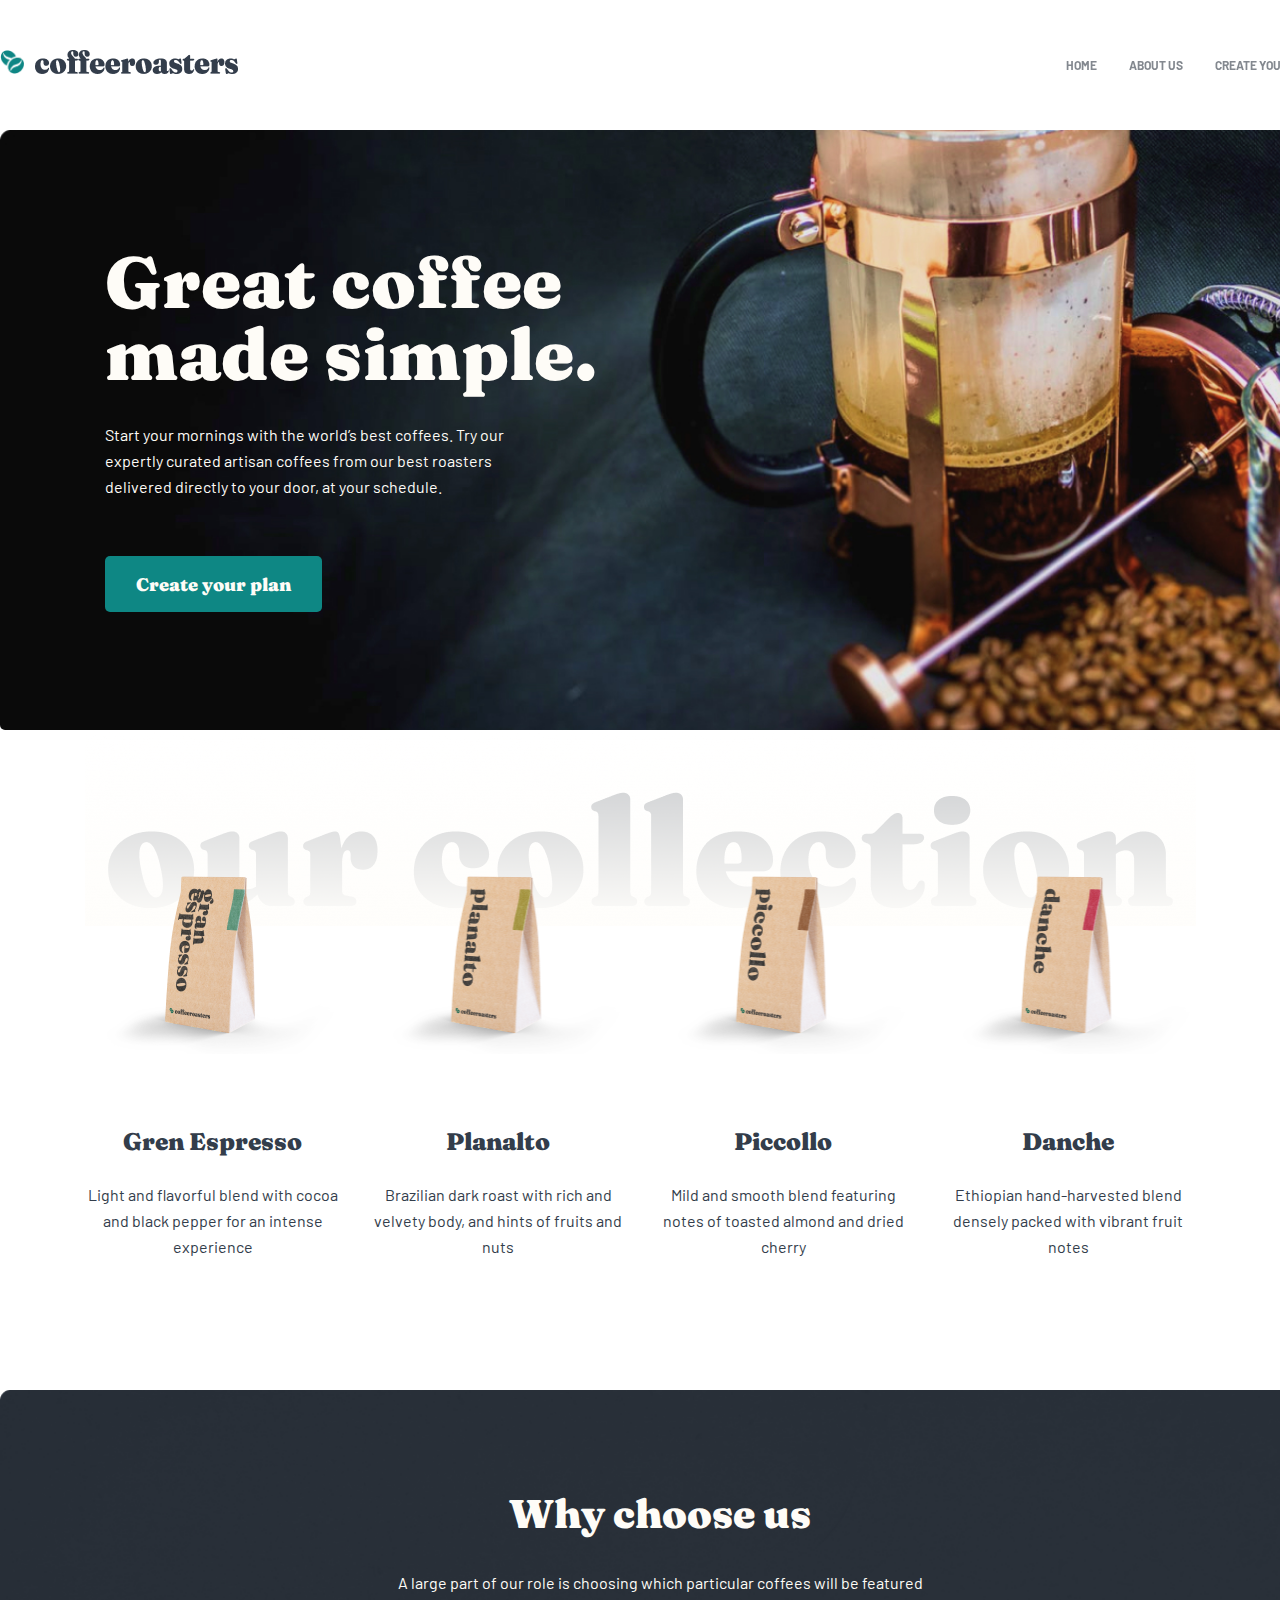
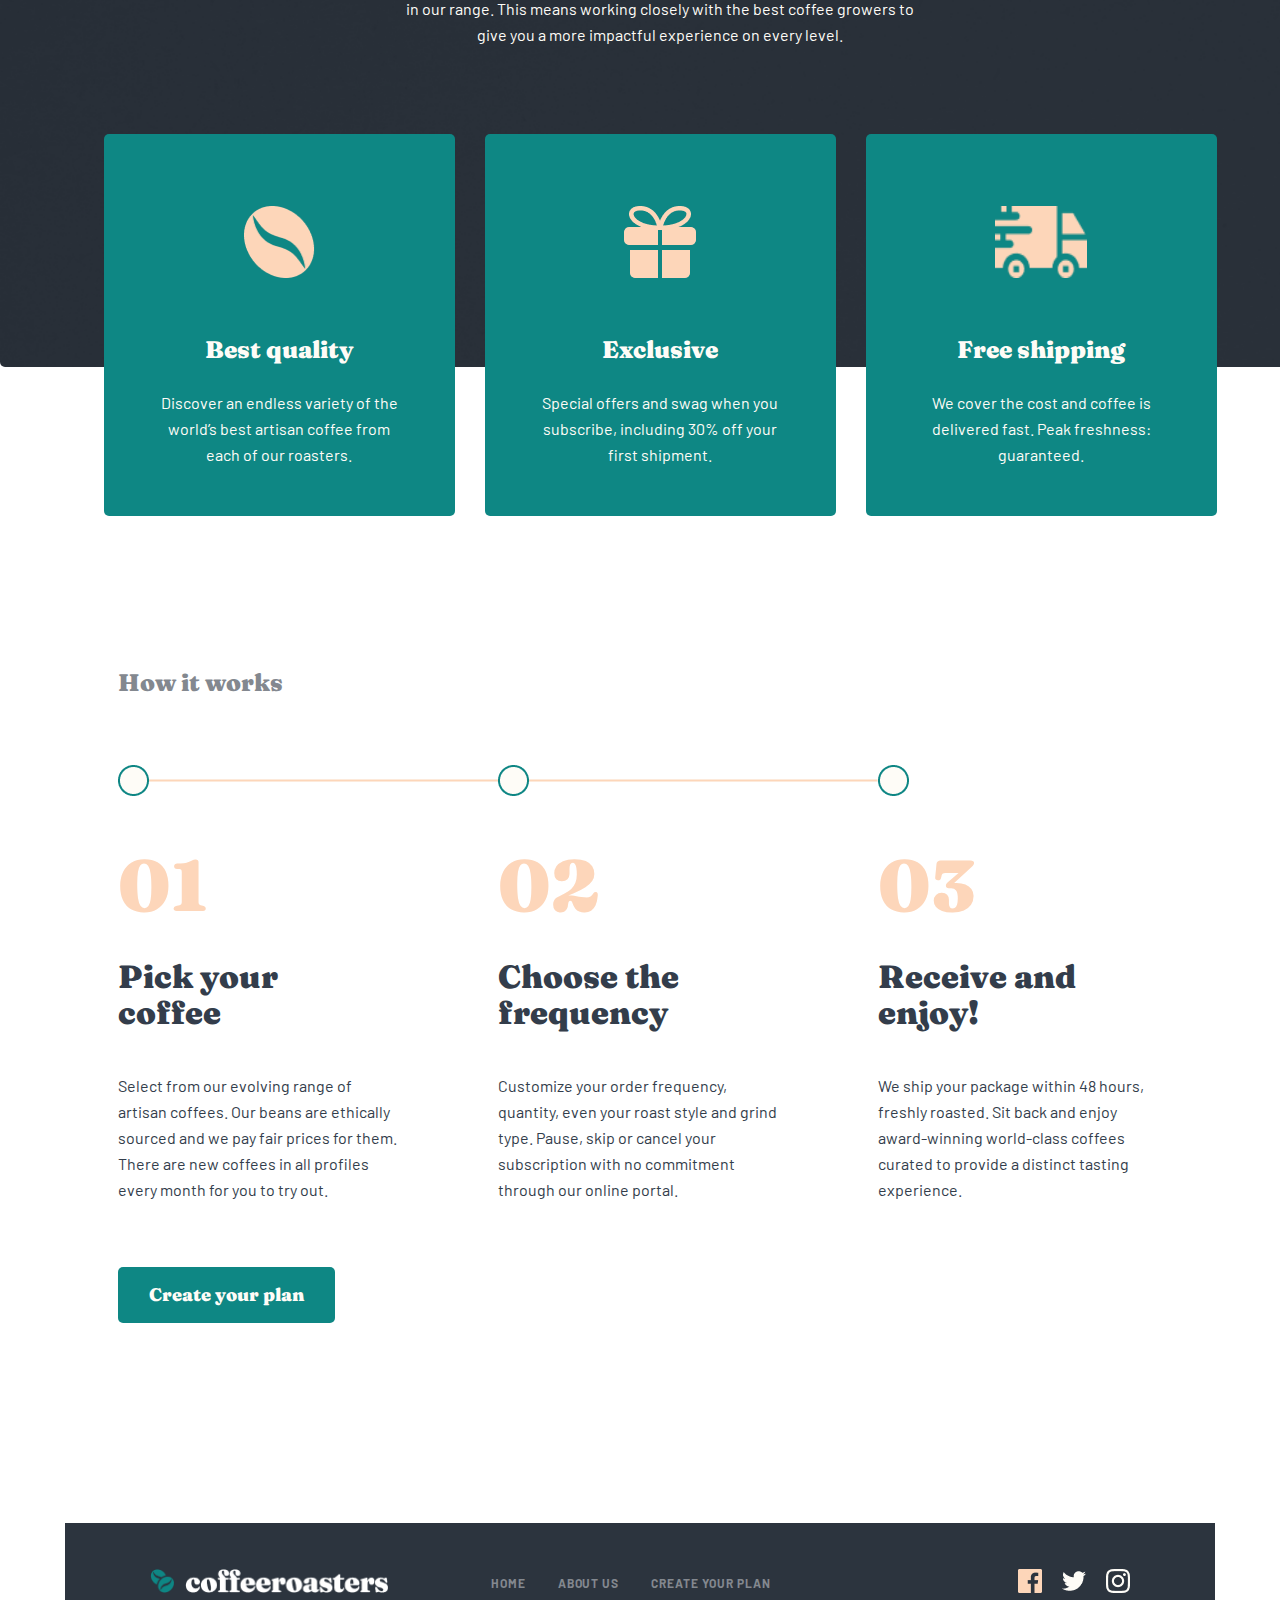
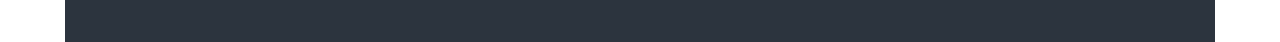
==== index.html @ 30750a0a "Simple coffee" ====
<!DOCTYPE html>
<html lang="en">
<head>
    <meta charset="UTF-8">
    <meta http-equiv="X-UA-Compatible" content="IE=edge">
    <meta name="viewport" content="width=device-width, initial-scale=1.0">
    <link rel="stylesheet" href="./css/normalize.css">
    <!-- <link rel="stylesheet" href="./css/main.css"> -->
    <link rel="stylesheet" href="./css/main.min.css">
    <title>Document</title>
</head>
<body>
    <!-- HEADER -->
    <header class="site-header">
        <div class="container header-container">

            <!-- SITE HEADER LOGO -->
            <div class="site-header-right">
                <a class="header-right-link" href="#">
                <img  class="header-logo-img" src="./img/logo.png" alt="logo" width="24" height="24">
                <img class="header-logo-desc" src="./img/coffeeroasters.png" alt="coffee">
            </a>
            </div>

            <!-- SITE HEADER NAV -->

            <nav class="site-header-nav">
                <ul class="header-list">
                    <li class="header-item">
                        <a class="header-nav-link" href="#">HOME</a>
                    </li>
                    <li class="header-item">
                        <a class="header-nav-link" href="#">ABOUT US</a>
                    </li>
                    <li class="header-item">
                        <a class="header-nav-link" href="#">CREATE YOUR PLAN</a>
                    </li>
                </ul>
            </nav>
        </div>
    </header>
    <!-- MAIN -->
    <main>

        <!-- HERO -->
        <div class="hero-container site-hero-backimg">
            <div class="hero-right">
                <h1 class="hero-title">Great coffee made simple.</h1>
                <p class="hero-desc">Start your mornings with the world’s best coffees. Try our expertly curated artisan coffees from our best roasters delivered directly to your door, at your schedule.</p>
                <button class="main-btn">Create your plan</button>
            </div>
        </div>

        <!-- SERVICES-->
        <div class="services-container services-section">
            <ul class="services-list">
                <li class="services-item">
                    <div class="services-list-section">
                    <img class="services-img" src="./img/copy.png" alt="piper" width="255" height="193">
                        <h3 class="services-title">Gren Espresso</h3>
                        <p class="services-desc">Light and flavorful blend with cocoa and black pepper for an intense experience</p>
                    </div>
                </li>
                <li class="services-item">
                    <div class="services-list-section">
                    <img class="services-img" src="./img/kopi2.png" alt="piper" width="255" height="193">
                        <h3 class="services-title">Planalto</h3>
                        <p class="services-desc">Brazilian dark roast with rich and velvety body, and hints of fruits and nuts</p>
                    </div>
                </li>
                <li class="services-item">
                    <div class="services-list-section">
                    <img class="services-img" src="./img/kopi3.png" alt="piper" width="255" height="193">
                        <h3 class="services-title">Piccollo</h3>
                        <p class="services-desc">Mild and smooth blend featuring notes of toasted almond and dried cherry</p>
                    </div>
                </li>
                <li class="services-item">
                    <div class="services-list-section">
                    <img class="services-img" src="./img/kopi4.png" alt="piper" width="255" height="193">
                        <h3 class="services-title">Danche</h3>
                        <p class="services-desc">Ethiopian hand-harvested blend densely packed with vibrant fruit notes</p>
                    </div>
                </li>
            </ul>
        </div>

        <!-- BITMAP -->
        <div class="bitmap-section">
            <div class="bitmap-container site-bitmap">
                <h2 class="bitmap-title">Why choose us</h2>
                <p class="bitmap-desc">A large part of our role is choosing which particular coffees will be featured
                    in our range. This means working closely with the best coffee growers to give
                    you a more impactful experience on every level.</p>
                    <ul class="bitmap-list">
                        <li class="bitmap-item">
                            <img class="bitmap-list-img" src="./img/coffee-bean.png" alt="coffee-b" width="72" height="72">
                            <h3 class="bitmap-list-title">Best quality</h3>
                            <p class="bitmap-list-desc">Discover an endless variety of the world’s best
                                artisan coffee from each of our roasters.</p>
                        </li>
                        <li class="bitmap-item">
                            <img class="bitmap-list-img" src="./img/prise.png" alt="sovga" width="72" height="72">
                            <h3 class="bitmap-list-title">Exclusive</h3>
                            <p class="bitmap-list-desc">Special offers and swag when you subscribe, including 30% off your first shipment.</p>
                        </li>
                        <li class="bitmap-item">
                            <img class="bitmap-list-img" src="./img/car.png" alt="furgon" width="92" height="72">
                            <h3 class="bitmap-list-title">Free shipping</h3>
                            <p class="bitmap-list-desc">We cover the cost and coffee is delivered fast. Peak freshness: guaranteed.</p>
                        </li>
                    </ul>
            </div>
        </div>

        <!-- WORKS -->
        <div class="works-section">
            <div class="works-container site-works">
                <h3 class="works-top-title">How it works</h3>

                <img class="works-line-img" src="./img/line.png" alt="line">
                <ul class="works-top-list">
                    <li class="works-top-item">
                        <img class="top-list-img" src="./img/Oval.png" alt="oval">
                    </li>
                    <li class="works-top-item">
                        <img class="top-list-img" src="./img/Oval.png" alt="oval">
                    </li>
                    <li class="works-top-item">
                        <img class="top-list-img" src="./img/Oval.png" alt="oval">
                    </li>
                </ul>


            <ul class="works-list">
                <li class="works-item">
                    <h2 class="works-list-title">01</h2>
                    <h3 class="works-item-title">Pick your coffee</h3>
                    <p class="works-list-desc">Select from our evolving range of artisan coffees. Our beans are ethically sourced and we pay fair prices for them. There are new coffees in all profiles every month for you to try out.</p>
                </li>
                <li class="works-item">
                    <h2 class="works-list-title">02</h2>
                    <h3 class="works-item-title">Choose the frequency</h3>
                    <p class="works-list-desc">Customize your order frequency, quantity, even your roast style and grind type. Pause, skip or cancel your subscription with no commitment through our online portal.</p>
                </li>
                <li class="works-item">
                    <h2 class="works-list-title">03</h2>
                    <h3 class="works-item-title">Receive and enjoy!</h3>
                    <p class="works-list-desc">We ship your package within 48 hours, freshly roasted. Sit back and enjoy award-winning world-class coffees curated to provide a distinct tasting experience.</p>
                </li>
            </ul>

            <button class="main-btn main-bottom-btn">Create your plan</button>
            </div>
        </div>
    </main>
    <!-- FOOTER -->
    <footer class="site-footer">
        <div class="footer-container footer-section">
            <div class="footer-logo">
            <a class="foooter-logo-link" href="#">
                <img src="./img/logo.png" alt="logo" width="24" height="24">
                <img class="footer-logo-desc" src="./img/footer-logo.png" alt="coffeers" width="203" height="24">
            </a>
        </div>

        <ul class="footer-list">
            <li class="footer-item">
                <a class="footer-link" href="#">HOME</a>
            </li>
            <li class="footer-item">
                <a class="footer-link" href="#">ABOUT US</a>
            </li>
            <li class="footer-item">
                <a class="footer-link" href="#">CREATE YOUR PLAN</a>
            </li>
        </ul>

        <ul class="footer-right-list">
            <li class="footer-right-item">
                <a class="footer-right-link" href="https://www.facebook.com/Meta/">
                    <img src="./img/Path.png" alt="meta" width="24" height="24">
                </a>
            </li>
            <li class="footer-right-item">
                <a class="footer-right-link" href="https://www.twitter.com/">
                    <img src="./img/twitter.png" alt="twitter" width="24" height="20">
                </a>
            </li>
            <li class="footer-right-item">
                <a class="footer-right-link" href="https://www.instagram.com/">
                    <img src="./img/Shape.png" alt="insta" width="24" height="24">
                </a>
            </li>
        </ul>
        </div>
    </footer>
</body>
</html>
---- css/main.css ----
@font-face {
    font-family: 'Barlow';
    src: url('../fonts/Barlow-SemiBold.woff2') format('woff2'),
        url('../fonts/Barlow-SemiBold.woff') format('woff'),
        url('../fonts/Barlow-SemiBold.ttf') format('truetype');
    font-weight: 600;
    font-style: normal;
    font-display: swap;
}

@font-face {
    font-family: 'Barlow';
    src: url('../fonts/Barlow-Bold.woff2') format('woff2'),
        url('../fonts/Barlow-Bold.woff') format('woff'),
        url('../fonts/Barlow-Bold.ttf') format('truetype');
    font-weight: bold;
    font-style: normal;
    font-display: swap;
}

@font-face {
    font-family: 'Fraunces';
    src: url('../fonts/Fraunces-9ptBlack.woff2') format('woff2'),
        url('../fonts/Fraunces-9ptBlack.woff') format('woff'),
        url('../fonts/Fraunces-9ptBlack.ttf') format('truetype');
    font-weight: 900;
    font-style: normal;
    font-display: swap;
}

@font-face {
    font-family: 'Barlow';
    src: url('../fonts/Barlow-Regular.woff2') format('woff2'),
        url('../fonts/Barlow-Regular.woff') format('woff'),
        url('../fonts/Barlow-Regular.ttf') format('truetype');
    font-weight: normal;
    font-style: normal;
    font-display: swap;
}

@font-face {
    font-family: 'Barlow';
    src: url('../fonts/Barlow-Medium.woff2') format('woff2'),
        url('../fonts/Barlow-Medium.woff') format('woff'),
        url('../fonts/Barlow-Medium.ttf') format('truetype');
    font-weight: 500;
    font-style: normal;
    font-display: swap;
}



*,
*::before,
*::after {
    box-sizing: border-box;
}

body {
    margin: 0;
    padding: 0;
    margin-top: 130px;
    font-family: 'Fraunces', serif;
}

.img {
    display: inline-block;
}

/* HEADER */
.site-header {
    position: fixed;
    z-index: 1000;
    top: 0;
    left: 0;
    width: 100%;
    background-color: #fff;
}

.container {
    width: 1320px;
    margin: 0 auto;
    padding: 0 20px;
}

.header-container {
    display: flex;
    align-items: center;
    justify-content: space-between;
    padding: 50px 0;
}

/* SITE HEADER LOGO */
.site-header-right {
    display: flex;
    align-items: center;
}

.header-right-link {
    text-decoration: none;
}

.header-right-link:hover {
    opacity: 0.8;
}

.header-right-link:active {
    opacity: 0.6;
}

.header-logo-desc {
    margin-left: 8px;
    color:  #333D4B;
}

/* SITE HEADER NAV  */
.header-list {
    display: flex;
    align-items: center;
    margin: 0;
    padding: 0;
    list-style: none;
}

.header-item + .header-item{
    margin-left: 32px;
}

.header-nav-link {
    font-family: Barlow;
    font-weight: bold;
    font-size: 12px;
    line-height: 15px;
    color: #83888F;
    text-decoration: none;
}

.header-nav-link:hover {
    opacity: 0.8;
    color: #000;
}

.header-nav-link:active {
    opacity: 0.6;
    color: #000;
}

/* HERO */
.hero-container {
    width: 1360px;
    margin: 0 auto;
    padding: 0 20px;
}

.site-hero-backimg {
    background-image: url(../img/Bitmap.jpg);
    height: 600px;
    background-size: cover;
    border-radius: 5px;
}

/* HERO-RIGHT */
.hero-right {
    display: flex;
    flex-direction: column;
    margin-left: 85px;
    padding-top: 116px;
}

.hero-title {
    margin: 0;
    margin-bottom: 32px;
    width: 494px;
    font-weight: 900;
    font-size: 72px;
    line-height: 72px;
    color: #FEFCF7;
}

.heo-title:hover {
    opacity: 0.8;
}

.hero-desc {
    margin: 0;
    margin-bottom: 56px;
    width: 445px;
    font-family: Barlow;
    font-weight: normal;
    font-size: 16px;
    line-height: 26px;
    color: #FEFCF7;
}

.hero-desc:hover {
    opacity: 0.8;
}

.main-btn {
    cursor: pointer;
    font-weight: 900;
    font-size: 18px;
    line-height: 25px;
    color: #FEFCF7;
    background-color: #0E8784;
    border: none;
    border-radius: 5px;
    width: 217px;
    height: 56px;
}

.main-btn:hover {
    opacity: 0.8;
}

.main-btn:active {
    opacity: 0.6;
}

/* SERVICES */
.services-container {
    width: 1151px;
    margin: 0 auto;
    padding: 0 20px;
}

.services-section {
    padding: 105px 0;
    background-image: url(../img/collection.png);
    background-size: contain;
    background-repeat: no-repeat;
    width: 1111px;
    height: 196px;
}

.services-list {
    display: flex;
    align-items: center;
    margin: 0;
    margin-top: 26px;
    padding: 0;
    list-style: none;
}

.services-item + .services-item {
    margin-left: 30px;
}

.services-list-section {
    display: flex;
    flex-direction: column;
    align-items: center;
}

.services-img {
    margin-bottom: 72px;
}

.services-title {
    margin: 0;
    margin-bottom: 24px;
    font-weight: 900;
    font-size: 24px;
    line-height: 32px;
    text-align: center;
    color: #333D4B;
}

.services-desc {
    margin: 0;
    font-family: Barlow;
    font-size: 16px;
    line-height: 26px;
    text-align: center;
    color: #333D4B;
}

/* BITMAP */
.bitmap-section {
    margin-top: 450px;
}

.bitmap-container {
    width: 1320px;
    margin: 0 auto;
    padding: 0 20px;
}

.site-bitmap {
    display: flex;
    flex-direction: column;
    align-items: center;
    background-image: url(../img/Bitmap-back.png);
    height: 577px;
    background-size: cover;
    border-radius: 5px;
}

.bitmap-title {
    margin: 0;
    margin-top: 100px;
    margin-bottom: 32px;
    font-weight: 900;
    font-size: 40px;
    line-height: 48px;
    text-align: center;
    color: #FEFCF7;
}

.bitmap-desc {
    margin: 0;
    margin-bottom: 86px;
    width: 540px;
    font-family: Barlow;
    font-weight: normal;
    font-size: 16px;
    line-height: 26px;
    text-align: center;
    color: #FEFCF7;
}

.bitmap-desc:hover {
    opacity: 0.8;
}

.bitmap-list {
    display: flex;
    align-items: center;
    list-style: none;
    margin: 0;
    padding: 0;
}

.bitmap-item {
    display: flex;
    flex-direction: column;
    align-items: center;
    padding: 72px 48px 48px;
    background-color: #0E8784;
    border-radius: 5px;
}

.bitmap-item + .bitmap-item {
    margin-left: 30px;
}

.bitmap-list-img {
    margin-bottom: 56px;
}

.bitmap-list-title {
    margin: 0;
    margin-bottom: 24px;
    font-weight: 900;
    font-size: 24px;
    line-height: 32px;
    text-align: center;
    color: #FEFCF7;
}

.bitmap-list-desc {
    margin: 0;
    font-family: Barlow;
    font-size: 16px;
    line-height: 26px;
    text-align: center;
    color: #FEFCF7;
    width: 255px;
}

/* WORKS */
.works-section {
    margin-top: 200px;
}

.works-container {
    width: 1085px;
    margin: 0 auto;
    padding: 0 20px;
}

.site-works {
    display: flex;
    flex-direction: column;
    padding-top: 100px;
}

.works-top-title {
    margin: 0;
    margin-bottom: 80px;
    font-weight: 900;
    font-size: 24px;
    line-height: 32px;
    color: #83888F;
}

.works-line-img {
    width: 760px;
}

.works-top-list {
    position: absolute;
    z-index: 2;
    display: flex;
    align-items: center;
    margin: 0;
    margin-top: 98px;
    padding: 0;
    list-style: none;
}

.works-top-item + .works-top-item {
    margin-left: 349px;
}

.works-list {
    display: flex;
    align-items: center;
    margin: 0;
    margin-top: 67px;
    padding: 0;
    list-style: none;
}

.works-item + .works-item {
    margin-left: 95px;
}

.works-list-title {
    margin: 0;
    margin-bottom: 38px;
    font-weight: 900;
    font-size: 72px;
    line-height: 72px;
    color: #FDD6BA;
}

.works-item-title {
    margin: 0;
    margin-bottom: 42px;
    font-weight: 900;
    font-size: 32px;
    line-height: 36px;
    color: #333D4B;
    width: 255px;
}

.works-list-desc {
    margin: 0;
    font-family: Barlow;
    font-size: 16px;
    line-height: 26px;
    color: #333D4B;
    width: 285px;
}

.main-bottom-btn {
    margin-top: 64px;
    border: none;
}

/* FOOTER */
.footer-container {
    width: 1150px;
    margin: 0 auto;
    padding: 0 20px;
}

.footer-section {
    display: flex;
    align-items: center;
    margin-top: 200px;
    padding: 46px 85px;
    background-color: #2C343E;
}

.footer-logo {
    display: flex;
    align-items: center;
}

.foooter-logo-link {
    text-decoration: none;
}

.foooter-logo-link:hover {
    opacity: 0.8;
}

.foooter-logo-link:active {
    opacity: 0.6;
}

.footer-logo-desc {
    margin-left: 8px;
}

/* FOOTER LIST */
.footer-list {
    display: flex;
    align-items: center;
    margin: 0;
    margin-left: 103px;
    padding: 0;
    list-style: none;
}

.footer-item + .footer-item {
    margin-left: 32px;
}

.footer-link {
    font-family: Barlow;
    font-weight: bold;
    cursor: pointer;
    font-size: 12px;
    line-height: 15px;
    letter-spacing: 0.923077px;
    text-transform: uppercase;
    color: #83888F;
    text-decoration: none;
}

.footer-link:hover {
    color: #fff;
}

.footer-link:active {
    opacity: 0.6;
}

/* FOOTER-RIGHT-LIST */
.footer-right-list {
    display: flex;
    align-items: center;
    margin: 0;
    margin-left: auto;
    padding: 0;
    list-style: none;
}

.footer-right-item + .footer-right-item {
    margin-left: 20px;
}
---- css/main.min.css ----
@font-face{font-family:Barlow;src:url(../fonts/Barlow-SemiBold.woff2) format('woff2'),url(../fonts/Barlow-SemiBold.woff) format('woff'),url(../fonts/Barlow-SemiBold.ttf) format('truetype');font-weight:600;font-style:normal;font-display:swap}@font-face{font-family:Barlow;src:url(../fonts/Barlow-Bold.woff2) format('woff2'),url(../fonts/Barlow-Bold.woff) format('woff'),url(../fonts/Barlow-Bold.ttf) format('truetype');font-weight:700;font-style:normal;font-display:swap}@font-face{font-family:Fraunces;src:url(../fonts/Fraunces-9ptBlack.woff2) format('woff2'),url(../fonts/Fraunces-9ptBlack.woff) format('woff'),url(../fonts/Fraunces-9ptBlack.ttf) format('truetype');font-weight:900;font-style:normal;font-display:swap}@font-face{font-family:Barlow;src:url(../fonts/Barlow-Regular.woff2) format('woff2'),url(../fonts/Barlow-Regular.woff) format('woff'),url(../fonts/Barlow-Regular.ttf) format('truetype');font-weight:400;font-style:normal;font-display:swap}@font-face{font-family:Barlow;src:url(../fonts/Barlow-Medium.woff2) format('woff2'),url(../fonts/Barlow-Medium.woff) format('woff'),url(../fonts/Barlow-Medium.ttf) format('truetype');font-weight:500;font-style:normal;font-display:swap}*,::after,::before{-webkit-box-sizing:border-box;box-sizing:border-box}body{margin:0;padding:0;margin-top:130px;font-family:Fraunces,serif}.img{display:inline-block}.site-header{position:fixed;z-index:1000;top:0;left:0;width:100%;background-color:#fff}.container{width:1320px;margin:0 auto;padding:0 20px}.header-container{display:-webkit-box;display:-ms-flexbox;display:flex;-webkit-box-align:center;-ms-flex-align:center;align-items:center;-webkit-box-pack:justify;-ms-flex-pack:justify;justify-content:space-between;padding:50px 0}.site-header-right{display:-webkit-box;display:-ms-flexbox;display:flex;-webkit-box-align:center;-ms-flex-align:center;align-items:center}.header-right-link{text-decoration:none}.header-right-link:hover{opacity:.8}.header-right-link:active{opacity:.6}.header-logo-desc{margin-left:8px;color:#333d4b}.header-list{display:-webkit-box;display:-ms-flexbox;display:flex;-webkit-box-align:center;-ms-flex-align:center;align-items:center;margin:0;padding:0;list-style:none}.header-item+.header-item{margin-left:32px}.header-nav-link{font-family:Barlow;font-weight:700;font-size:12px;line-height:15px;color:#83888f;text-decoration:none}.header-nav-link:hover{opacity:.8;color:#000}.header-nav-link:active{opacity:.6;color:#000}.hero-container{width:1360px;margin:0 auto;padding:0 20px}.site-hero-backimg{background-image:url(../img/Bitmap.jpg);height:600px;background-size:cover;border-radius:5px}.hero-right{display:-webkit-box;display:-ms-flexbox;display:flex;-webkit-box-orient:vertical;-webkit-box-direction:normal;-ms-flex-direction:column;flex-direction:column;margin-left:85px;padding-top:116px}.hero-title{margin:0;margin-bottom:32px;width:494px;font-weight:900;font-size:72px;line-height:72px;color:#fefcf7}.heo-title:hover{opacity:.8}.hero-desc{margin:0;margin-bottom:56px;width:445px;font-family:Barlow;font-weight:400;font-size:16px;line-height:26px;color:#fefcf7}.hero-desc:hover{opacity:.8}.main-btn{cursor:pointer;font-weight:900;font-size:18px;line-height:25px;color:#fefcf7;background-color:#0e8784;border:none;border-radius:5px;width:217px;height:56px}.main-btn:hover{opacity:.8}.main-btn:active{opacity:.6}.services-container{width:1151px;margin:0 auto;padding:0 20px}.services-section{padding:105px 0;background-image:url(../img/collection.png);background-size:contain;background-repeat:no-repeat;width:1111px;height:196px}.services-list{display:-webkit-box;display:-ms-flexbox;display:flex;-webkit-box-align:center;-ms-flex-align:center;align-items:center;margin:0;margin-top:26px;padding:0;list-style:none}.services-item+.services-item{margin-left:30px}.services-list-section{display:-webkit-box;display:-ms-flexbox;display:flex;-webkit-box-orient:vertical;-webkit-box-direction:normal;-ms-flex-direction:column;flex-direction:column;-webkit-box-align:center;-ms-flex-align:center;align-items:center}.services-img{margin-bottom:72px}.services-title{margin:0;margin-bottom:24px;font-weight:900;font-size:24px;line-height:32px;text-align:center;color:#333d4b}.services-desc{margin:0;font-family:Barlow;font-size:16px;line-height:26px;text-align:center;color:#333d4b}.bitmap-section{margin-top:450px}.bitmap-container{width:1320px;margin:0 auto;padding:0 20px}.site-bitmap{display:-webkit-box;display:-ms-flexbox;display:flex;-webkit-box-orient:vertical;-webkit-box-direction:normal;-ms-flex-direction:column;flex-direction:column;-webkit-box-align:center;-ms-flex-align:center;align-items:center;background-image:url(../img/Bitmap-back.png);height:577px;background-size:cover;border-radius:5px}.bitmap-title{margin:0;margin-top:100px;margin-bottom:32px;font-weight:900;font-size:40px;line-height:48px;text-align:center;color:#fefcf7}.bitmap-desc{margin:0;margin-bottom:86px;width:540px;font-family:Barlow;font-weight:400;font-size:16px;line-height:26px;text-align:center;color:#fefcf7}.bitmap-desc:hover{opacity:.8}.bitmap-list{display:-webkit-box;display:-ms-flexbox;display:flex;-webkit-box-align:center;-ms-flex-align:center;align-items:center;list-style:none;margin:0;padding:0}.bitmap-item{display:-webkit-box;display:-ms-flexbox;display:flex;-webkit-box-orient:vertical;-webkit-box-direction:normal;-ms-flex-direction:column;flex-direction:column;-webkit-box-align:center;-ms-flex-align:center;align-items:center;padding:72px 48px 48px;background-color:#0e8784;border-radius:5px}.bitmap-item+.bitmap-item{margin-left:30px}.bitmap-list-img{margin-bottom:56px}.bitmap-list-title{margin:0;margin-bottom:24px;font-weight:900;font-size:24px;line-height:32px;text-align:center;color:#fefcf7}.bitmap-list-desc{margin:0;font-family:Barlow;font-size:16px;line-height:26px;text-align:center;color:#fefcf7;width:255px}.works-section{margin-top:200px}.works-container{width:1085px;margin:0 auto;padding:0 20px}.site-works{display:-webkit-box;display:-ms-flexbox;display:flex;-webkit-box-orient:vertical;-webkit-box-direction:normal;-ms-flex-direction:column;flex-direction:column;padding-top:100px}.works-top-title{margin:0;margin-bottom:80px;font-weight:900;font-size:24px;line-height:32px;color:#83888f}.works-line-img{width:760px}.works-top-list{position:absolute;z-index:2;display:-webkit-box;display:-ms-flexbox;display:flex;-webkit-box-align:center;-ms-flex-align:center;align-items:center;margin:0;margin-top:98px;padding:0;list-style:none}.works-top-item+.works-top-item{margin-left:349px}.works-list{display:-webkit-box;display:-ms-flexbox;display:flex;-webkit-box-align:center;-ms-flex-align:center;align-items:center;margin:0;margin-top:67px;padding:0;list-style:none}.works-item+.works-item{margin-left:95px}.works-list-title{margin:0;margin-bottom:38px;font-weight:900;font-size:72px;line-height:72px;color:#fdd6ba}.works-item-title{margin:0;margin-bottom:42px;font-weight:900;font-size:32px;line-height:36px;color:#333d4b;width:255px}.works-list-desc{margin:0;font-family:Barlow;font-size:16px;line-height:26px;color:#333d4b;width:285px}.main-bottom-btn{margin-top:64px;border:none}.footer-container{width:1150px;margin:0 auto;padding:0 20px}.footer-section{display:-webkit-box;display:-ms-flexbox;display:flex;-webkit-box-align:center;-ms-flex-align:center;align-items:center;margin-top:200px;padding:46px 85px;background-color:#2c343e}.footer-logo{display:-webkit-box;display:-ms-flexbox;display:flex;-webkit-box-align:center;-ms-flex-align:center;align-items:center}.foooter-logo-link{text-decoration:none}.foooter-logo-link:hover{opacity:.8}.foooter-logo-link:active{opacity:.6}.footer-logo-desc{margin-left:8px}.footer-list{display:-webkit-box;display:-ms-flexbox;display:flex;-webkit-box-align:center;-ms-flex-align:center;align-items:center;margin:0;margin-left:103px;padding:0;list-style:none}.footer-item+.footer-item{margin-left:32px}.footer-link{font-family:Barlow;font-weight:700;cursor:pointer;font-size:12px;line-height:15px;letter-spacing:.923077px;text-transform:uppercase;color:#83888f;text-decoration:none}.footer-link:hover{color:#fff}.footer-link:active{opacity:.6}.footer-right-list{display:-webkit-box;display:-ms-flexbox;display:flex;-webkit-box-align:center;-ms-flex-align:center;align-items:center;margin:0;margin-left:auto;padding:0;list-style:none}.footer-right-item+.footer-right-item{margin-left:20px}
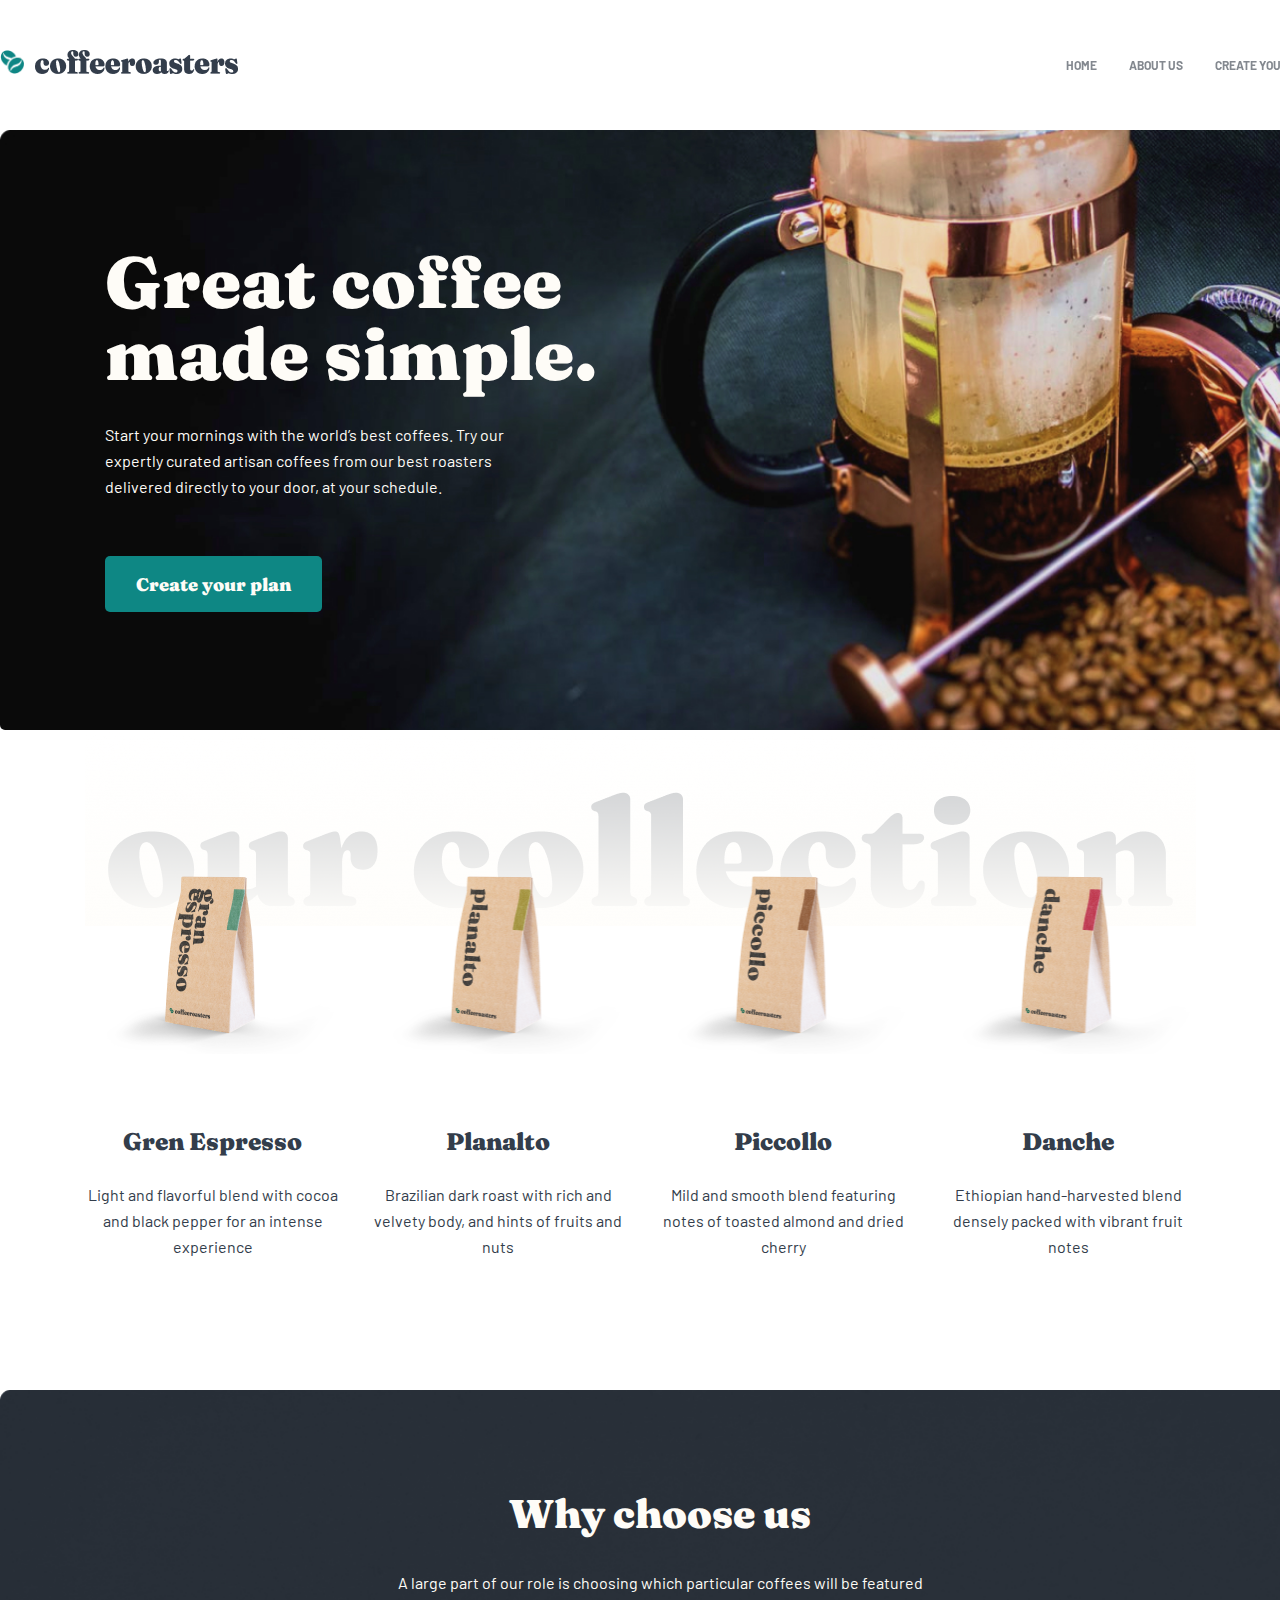
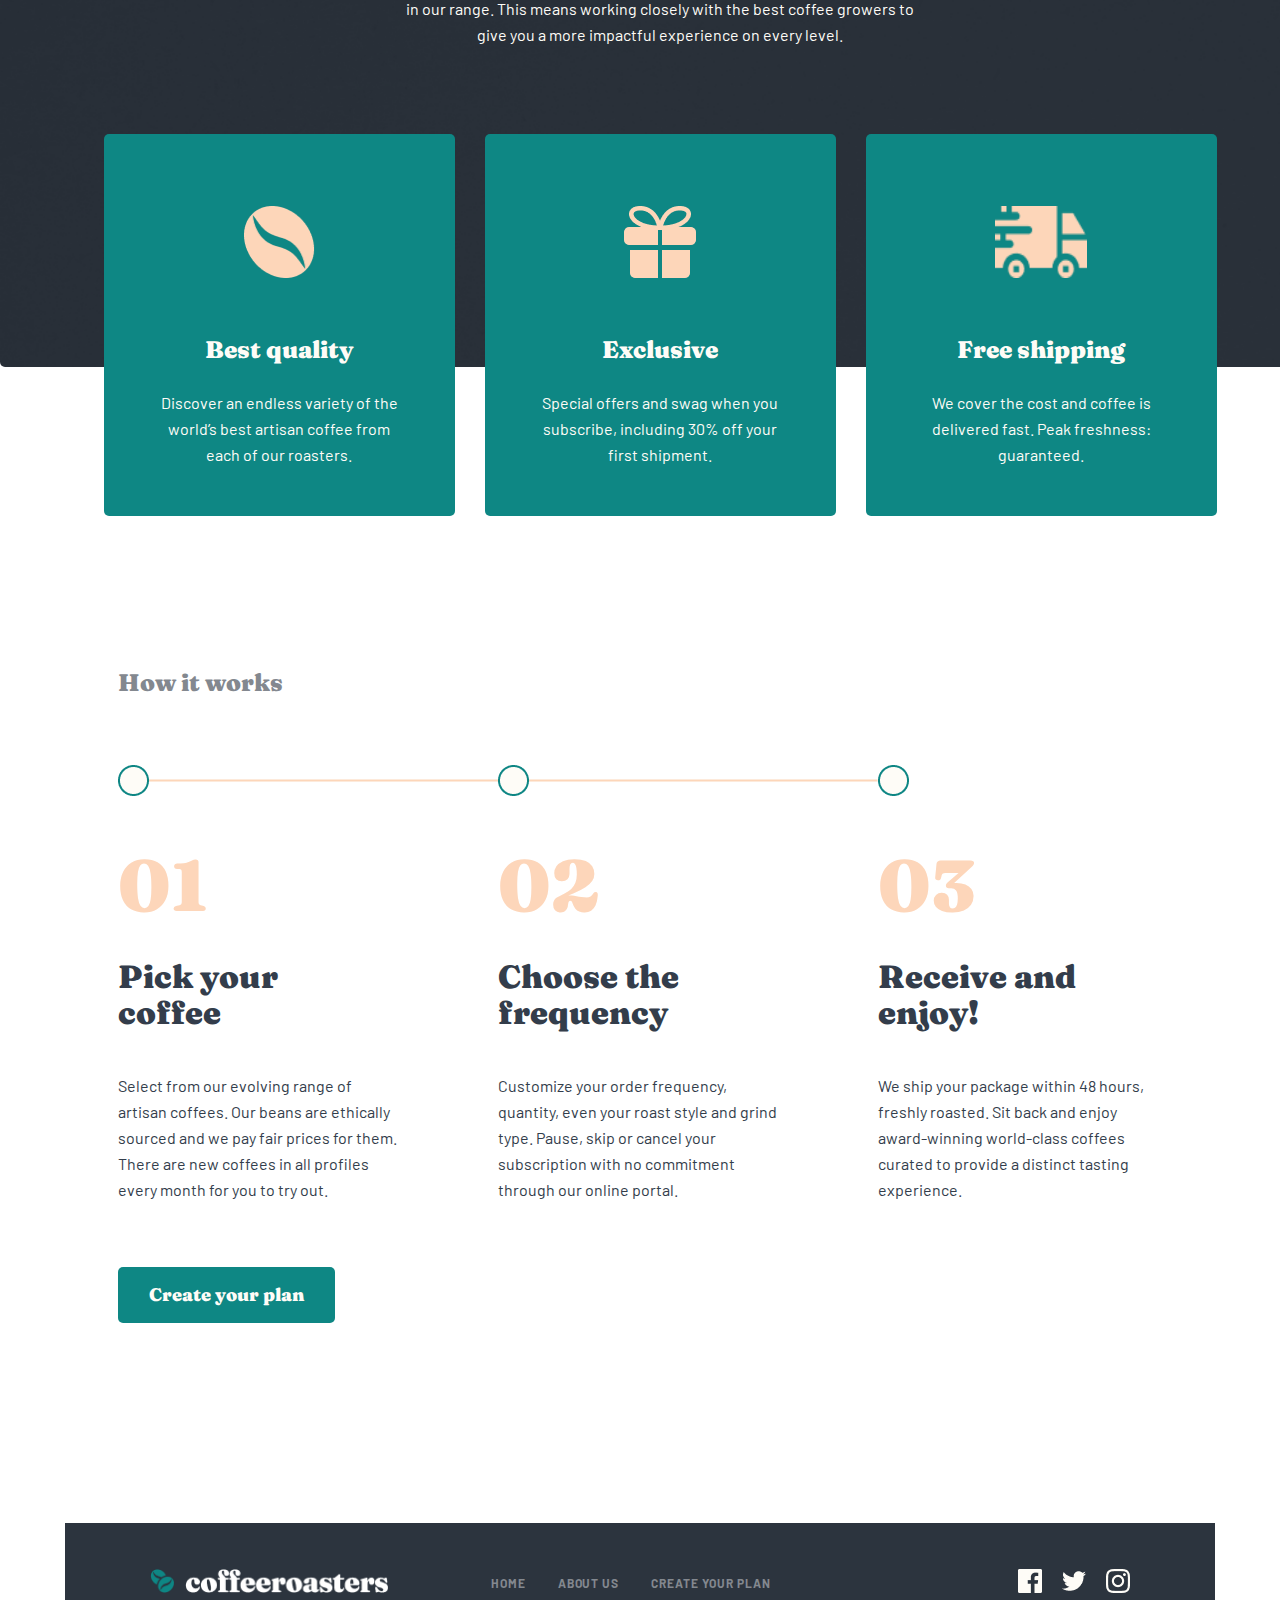
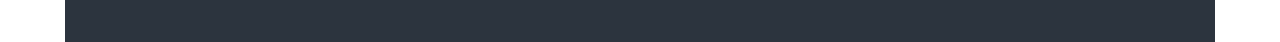
==== commit 81afca30: "about footer" ====
--- a/index.html
+++ b/index.html
@@ -5,7 +5,7 @@
     <meta http-equiv="X-UA-Compatible" content="IE=edge">
     <meta name="viewport" content="width=device-width, initial-scale=1.0">
     <link rel="stylesheet" href="./css/normalize.css">
-    <!-- <link rel="stylesheet" href="./css/main.css"> -->
+    <link rel="stylesheet" href="./css/main.css">
     <link rel="stylesheet" href="./css/main.min.css">
     <title>Document</title>
 </head>
@@ -30,7 +30,7 @@
                         <a class="header-nav-link" href="#">HOME</a>
                     </li>
                     <li class="header-item">
-                        <a class="header-nav-link" href="#">ABOUT US</a>
+                        <a class="header-nav-link" href="./about.html">ABOUT US</a>
                     </li>
                     <li class="header-item">
                         <a class="header-nav-link" href="#">CREATE YOUR PLAN</a>
@@ -40,7 +40,7 @@
         </div>
     </header>
     <!-- MAIN -->
-    <main>
+    <main class="site-main">
 
         <!-- HERO -->
         <div class="hero-container site-hero-backimg">
--- a/css/main.css
+++ b/css/main.css
@@ -57,7 +57,14 @@
     box-sizing: border-box;
 }
 
+html {
+    height: 100%;
+}
+
 body {
+    height: 100%;
+    display: flex;
+    flex-direction: column;
     margin: 0;
     padding: 0;
     margin-top: 130px;
@@ -146,6 +153,12 @@
     color: #000;
 }
 
+
+/* MAIN */
+.site-main {
+    flex-grow: 1;
+}
+
 /* HERO */
 .hero-container {
     width: 1360px;
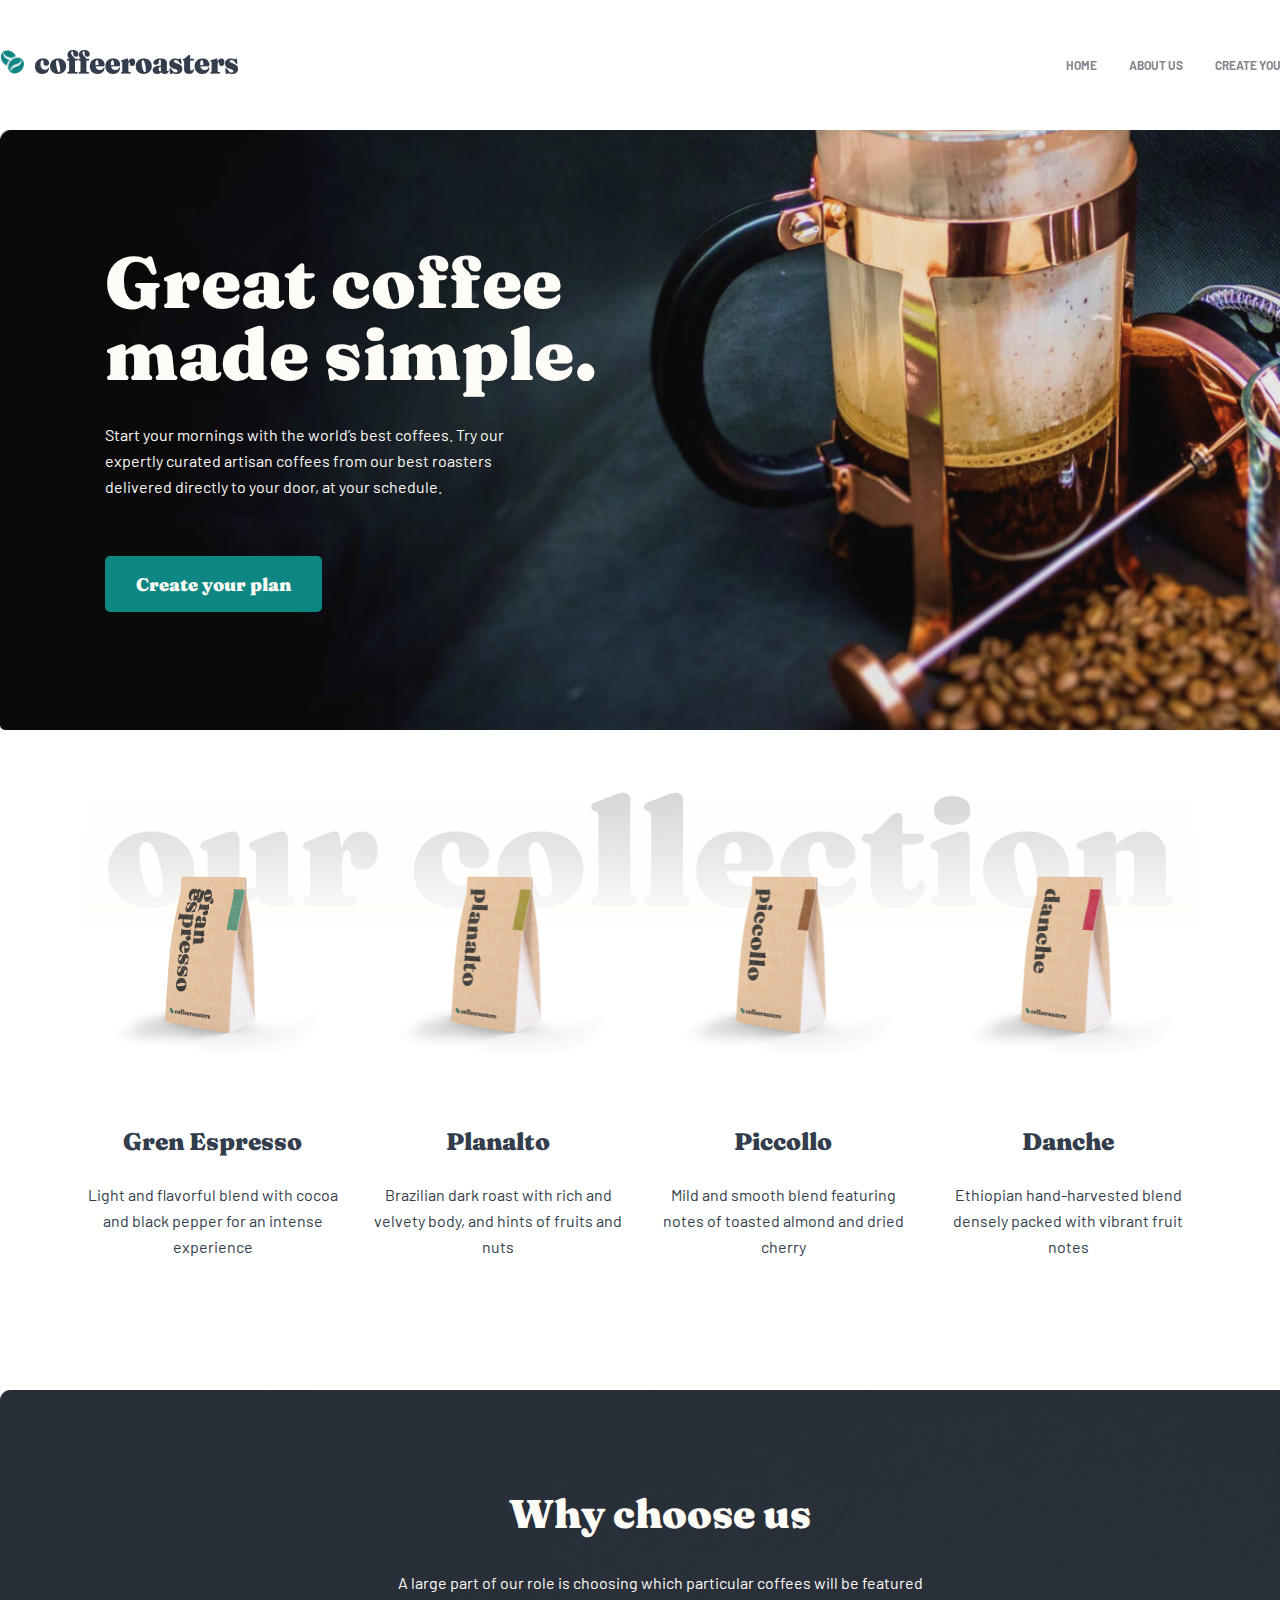
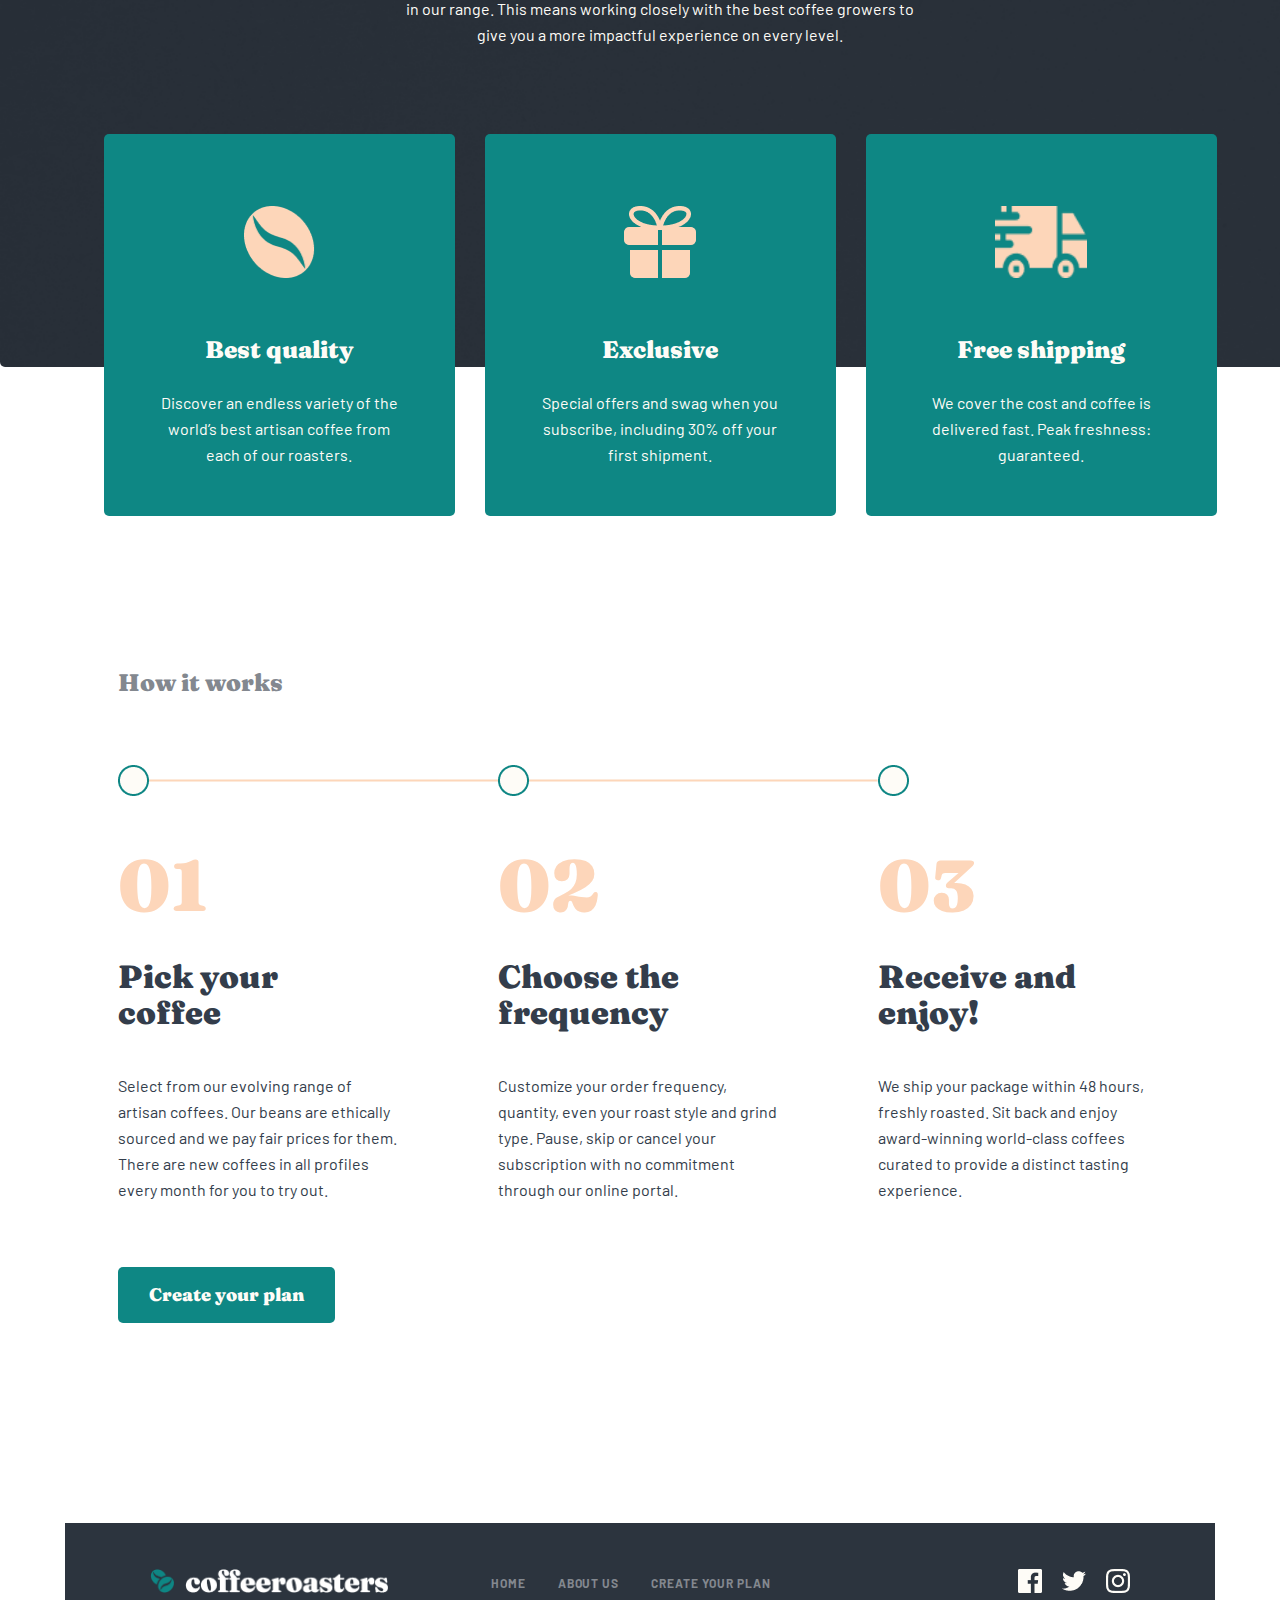
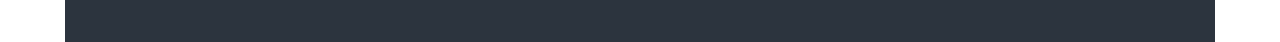
==== commit 582c359f: "coffeeroaster" ====
--- a/index.html
+++ b/index.html
@@ -5,7 +5,7 @@
     <meta http-equiv="X-UA-Compatible" content="IE=edge">
     <meta name="viewport" content="width=device-width, initial-scale=1.0">
     <link rel="stylesheet" href="./css/normalize.css">
-    <link rel="stylesheet" href="./css/main.css">
+    <!-- <link rel="stylesheet" href="./css/main.css"> -->
     <link rel="stylesheet" href="./css/main.min.css">
     <title>Document</title>
 </head>
@@ -33,7 +33,7 @@
                         <a class="header-nav-link" href="./about.html">ABOUT US</a>
                     </li>
                     <li class="header-item">
-                        <a class="header-nav-link" href="#">CREATE YOUR PLAN</a>
+                        <a class="header-nav-link" href="./plan.html">CREATE YOUR PLAN</a>
                     </li>
                 </ul>
             </nav>
--- a/css/main.css
+++ b/css/main.css
@@ -75,6 +75,16 @@
     display: inline-block;
 }
 
+.visually-hidden {
+    clip: rect(0 0 0 0);
+    clip-path: inset(50%);
+    height: 1px;
+    overflow: hidden;
+    position: absolute;
+    white-space: nowrap;
+    width: 1px;
+  }
+
 /* HEADER */
 .site-header {
     position: fixed;
@@ -555,4 +565,500 @@
 
 .footer-right-item + .footer-right-item {
     margin-left: 20px;
+}
+
+
+
+
+/* ABOUT US */
+
+
+/* HERO */
+.about-hero-container {
+    width: 1320px;
+    margin: 0 auto;
+    padding: 0 20px 84px;
+}
+
+.about-hero {
+    display: flex;
+    flex-direction: column;
+    padding: 137px 85px;
+    background-image: url(../img/herocoffee.png);
+    background-size: cover;
+    border-radius: 5px;
+    height: 450px;
+}
+
+.about-hero-title {
+    margin: 0;
+    margin-bottom: 24px;
+    width: 188px;
+    font-weight: 900;
+    font-size: 40px;
+    line-height: 48px;
+    color: #FEFCF7;
+    cursor: pointer;
+}
+
+.about-hero-desc {
+    margin: 0;
+    width: 445px;
+    font-family: Barlow;
+    font-size: 16px;
+    line-height: 26px;
+    color: #FEFCF7;
+    cursor: pointer;
+}
+
+.about-hero-desc:hover {
+    opacity: 0.8;
+}
+
+/* ABOUT COMMITMENT */
+.commitment-container {
+    width: 1150px;
+    margin: 0 auto;
+    padding: 168px 20px;
+}
+
+.site-commitment {
+    display: flex;
+    align-items: center;
+    justify-content: space-around;
+}
+
+.commitment-right {
+    display: flex;
+    flex-direction: column;
+}
+
+.commitment-title {
+    margin: 0;
+    margin-bottom: 32px;
+    font-weight: 900;
+    font-size: 40px;
+    line-height: 48px;
+    cursor: pointer;
+}
+
+.commitment-desc {
+    margin: 0;
+    width: 540px;
+    font-family: Barlow;
+    font-size: 16px;
+    line-height: 26px;
+    cursor: pointer;
+}
+
+.commitment-desc:hover {
+    opacity: 0.8;
+}
+
+/* QUALITY */
+.quality-container {
+    width: 1320px;
+    margin: 0 auto;
+    padding: 20px;
+    margin: 168px auto;
+}
+
+.site-quality {
+    display: flex;
+    align-items: center;
+    background-image: url(../img/aboutbitmap.png);
+    background-size: cover;
+    height: 474px;
+    border-radius: 5px;
+}
+
+.quality-left {
+    display: flex;
+    flex-direction: column;
+    padding: 88px 125px 176px 85px;
+}
+
+.quality-title {
+    margin: 0;
+    margin-bottom: 32px;
+    width: 517px;
+    font-weight: 900;
+    font-size: 40px;
+    line-height: 48px;
+    color: #FEFCF7;
+    cursor: pointer;
+}
+
+.quality-desc {
+    margin: 0;
+    width: 540px;
+    font-family: Barlow;
+    font-size: 16px;
+    line-height: 26px;
+    color: #FEFCF7;
+    mix-blend-mode: normal;
+    cursor: pointer;
+}
+
+.quality-desc:hover {
+    opacity: 0.8;
+}
+
+.quality-img {
+    margin-bottom: 168px;
+    border-radius: 10px;
+    width: 445px;
+    height: 474px;
+}
+
+/* HEADQUARTERS  */
+.headquarter-container {
+    width: 1085px;
+    margin: 0 auto;
+    padding: 0 20px;
+}
+
+.site-headquarter {
+    display: flex;
+    flex-direction: column;
+}
+
+.headquarter-title {
+    margin: 0;
+    margin-bottom: 72px;
+    font-weight: 900;
+    font-size: 24px;
+    line-height: 32px;
+    color: #83888F;
+    cursor: pointer;
+}
+
+.headquarter-list {
+    display: flex;
+    align-items: center;
+    margin: 0;
+    padding: 0;
+    list-style: none;
+}
+
+.headquarter-item + .headquarter-item{
+    margin-left: 95px;
+}
+
+.headquarter-include-list {
+    display: flex;
+    flex-direction: column;
+    margin: 0;
+    padding: 0;
+    list-style: none;
+}
+
+.headquarter-list-img {
+    margin-bottom: 45px;
+}
+
+.headquarter-list-title {
+    margin: 0;
+    margin-bottom: 24px;
+    font-weight: 900;
+    font-size: 32px;
+    line-height: 36px;
+    cursor: pointer;
+}
+
+.headquarter-list-title:hover  {
+    opacity: 0.8;
+}
+
+.headquarter-include-item {
+    font-family: Barlow;
+    font-weight: normal;
+    font-size: 16px;
+    line-height: 26px;
+    color: #333D4B;
+    cursor: pointer;
+}
+
+
+
+
+/* PLAN */
+.plan-hero-container {
+    width: 1320px;
+    margin: 0 auto;
+    padding: 0 20px;
+}
+
+.site-plan-hero {
+    width: 1280px;
+    height: 450px;
+    background-image: url(../img/coffeebitmap.png);
+    background-size: cover;
+    margin-bottom: 168px;
+    padding: 134px 84px;
+}
+
+.plan-hero-title {
+    margin: 0;
+    margin-bottom: 32px;
+    font-weight: 900;
+    font-size: 72px;
+    line-height: 72px;
+    color: #FEFCF7;
+    cursor: pointer;
+}
+
+.plan-hero-desc {
+    margin: 0;
+    font-family: Barlow;
+    font-size: 16px;
+    line-height: 26px;
+    width: 445px;
+    color: #FEFCF7;
+    cursor: pointer;
+}
+
+.plan-hero-desc {
+    opacity: 0.8;
+}
+
+/* PLAN WORKS */
+.plan-container {
+    width: 1055px;
+    margin: 0 auto;
+    padding: 0 20px;
+}
+
+.site-plan {
+    display: flex;
+    flex-direction: column;
+    background-image: url(../img/Bitmap-back.png);
+    background-size: cover;
+    height: 653px;
+    width: 1280px;
+    border-radius: 5px;
+}
+
+.plan__hero {
+    margin: 100px 85px 67px;
+}
+
+.plan__herolist {
+    position: absolute;
+    z-index: 2;
+    display: flex;
+    align-items: center;
+    margin: 0;
+    margin-top: -20px;
+    padding: 0;
+    list-style: none;
+}
+
+.plan_heroitem + .plan_heroitem {
+    margin-left: 349px;
+}
+
+.plan__workslist {
+    display: flex;
+    align-items: center;
+    margin: 0 85px;
+    padding: 0;
+    list-style: none;
+}
+
+.plan__worksitem + .plan__worksitem {
+    margin-left: 95px;
+}
+
+.plan__listtitle {
+    margin: 0;
+    margin-bottom: 38px;
+    font-weight: 900;
+    font-size: 72px;
+    line-height: 72px;
+    color: #FDD6BA;
+}
+
+.plan__itemtitle {
+    margin: 0;
+    margin-bottom: 42px;
+    font-weight: 900;
+    font-size: 32px;
+    line-height: 36px;
+    color: #fff;
+    width: 255px;
+}
+
+.plan_listdesc {
+    margin: 0;
+    font-family: Barlow;
+    font-size: 16px;
+    line-height: 26px;
+    color: #fff;
+    width: 285px;
+}
+
+
+/* PLAN BOTTOM */
+.plan-bottom-container {
+    width: 1150px;
+    margin: 0 auto;
+    padding: 0 20px;
+}
+
+.plan-bottom {
+    display: flex;
+    margin-top: 168px;
+}
+
+.left__list {
+    margin: 0;
+    padding: 0;
+    list-style: none;
+}
+
+.left__item {
+    display: flex;
+    flex-direction: column;
+}
+
+.left__item + .left__item {
+    margin-top: 24px;
+}
+
+.left__link {
+    margin-bottom: 24px;
+    font-weight: 900;
+    font-size: 24px;
+    line-height: 32px;
+    color: #333D4B;
+    text-decoration: none;
+}
+
+.left__link:hover {
+    opacity: 0.6;
+}
+
+.left__link:active {
+    opacity: 0.4;
+}
+
+/* PLAN BOTTOM RIGHT */
+.right {
+    margin-left: 125px;
+}
+
+form {
+    display: flex;
+    flex-direction: column;
+}
+
+.form__heading {
+    margin: 0;
+    margin-bottom: 56px;
+    font-weight: 900;
+    font-size: 40px;
+    line-height: 48px;
+    color: #83888F;
+}
+
+.form__section {
+    display: flex;
+    align-items: center;
+}
+
+.form__controller:hover {
+    background-color: #FDD6BA;
+}
+
+input:checked + .form__controller {
+    background-color: #0E8784;
+}
+
+.form__controller {
+    padding: 32px 28px 84px;
+    width: 228px;
+    height: 250px;
+    background: #F4F1EB;
+    border-radius: 8px;
+}
+
+.form__controller {
+    margin-right: 23px;
+}
+
+.form__title {
+    font-weight: 900;
+    font-size: 24px;
+    line-height: 32px;
+    color: #333D4B;
+}
+
+.form__desc {
+    width: 172px;
+    font-family: Barlow;
+    font-size: 16px;
+    line-height: 26px;
+    color: #333D4B;
+}
+
+.form__first {
+    margin-top: 88px;
+}
+
+/* MAIN BOTTOM */
+.form__bottom {
+    margin-top: 88px;
+    padding: 27px 64px;
+    background-image: url(../img/Bitmapbottom.png);
+    background-size: cover;
+    width: 730px;
+    height: 208px;
+}
+
+.form__bottomtitle {
+    margin: 0;
+    font-family: Barlow;
+    font-size: 16px;
+    line-height: 26px;
+    text-transform: uppercase;
+    color: #FFFFFF;
+    mix-blend-mode: normal;
+    opacity: 0.5;
+}
+
+.form-bdesc {
+    margin: 0;
+    width: 602px;
+    font-weight: 900;
+    font-size: 24px;
+    line-height: 40px;
+    color: #FFFFFF;
+}
+
+.form__span {
+    color: #0E8784;
+}
+
+.form__btn {
+    margin-top: 67px;
+    margin-left: auto;
+    width: 217px;
+    height: 56px;
+    font-weight: 900;
+    font-size: 18px;
+    line-height: 25px;
+    text-align: center;
+    color: #FEFCF7;
+    background-color: #66D2CF;
+    border: none;
+    border-radius: 5px;
+}
+
+.form__btn:hover {
+    opacity: 0.8;
+}
+
+.form__btn:active {
+    opacity: 0.6;
 }--- a/css/main.min.css
+++ b/css/main.min.css
@@ -1 +1 @@
-@font-face{font-family:Barlow;src:url(../fonts/Barlow-SemiBold.woff2) format('woff2'),url(../fonts/Barlow-SemiBold.woff) format('woff'),url(../fonts/Barlow-SemiBold.ttf) format('truetype');font-weight:600;font-style:normal;font-display:swap}@font-face{font-family:Barlow;src:url(../fonts/Barlow-Bold.woff2) format('woff2'),url(../fonts/Barlow-Bold.woff) format('woff'),url(../fonts/Barlow-Bold.ttf) format('truetype');font-weight:700;font-style:normal;font-display:swap}@font-face{font-family:Fraunces;src:url(../fonts/Fraunces-9ptBlack.woff2) format('woff2'),url(../fonts/Fraunces-9ptBlack.woff) format('woff'),url(../fonts/Fraunces-9ptBlack.ttf) format('truetype');font-weight:900;font-style:normal;font-display:swap}@font-face{font-family:Barlow;src:url(../fonts/Barlow-Regular.woff2) format('woff2'),url(../fonts/Barlow-Regular.woff) format('woff'),url(../fonts/Barlow-Regular.ttf) format('truetype');font-weight:400;font-style:normal;font-display:swap}@font-face{font-family:Barlow;src:url(../fonts/Barlow-Medium.woff2) format('woff2'),url(../fonts/Barlow-Medium.woff) format('woff'),url(../fonts/Barlow-Medium.ttf) format('truetype');font-weight:500;font-style:normal;font-display:swap}*,::after,::before{-webkit-box-sizing:border-box;box-sizing:border-box}body{margin:0;padding:0;margin-top:130px;font-family:Fraunces,serif}.img{display:inline-block}.site-header{position:fixed;z-index:1000;top:0;left:0;width:100%;background-color:#fff}.container{width:1320px;margin:0 auto;padding:0 20px}.header-container{display:-webkit-box;display:-ms-flexbox;display:flex;-webkit-box-align:center;-ms-flex-align:center;align-items:center;-webkit-box-pack:justify;-ms-flex-pack:justify;justify-content:space-between;padding:50px 0}.site-header-right{display:-webkit-box;display:-ms-flexbox;display:flex;-webkit-box-align:center;-ms-flex-align:center;align-items:center}.header-right-link{text-decoration:none}.header-right-link:hover{opacity:.8}.header-right-link:active{opacity:.6}.header-logo-desc{margin-left:8px;color:#333d4b}.header-list{display:-webkit-box;display:-ms-flexbox;display:flex;-webkit-box-align:center;-ms-flex-align:center;align-items:center;margin:0;padding:0;list-style:none}.header-item+.header-item{margin-left:32px}.header-nav-link{font-family:Barlow;font-weight:700;font-size:12px;line-height:15px;color:#83888f;text-decoration:none}.header-nav-link:hover{opacity:.8;color:#000}.header-nav-link:active{opacity:.6;color:#000}.hero-container{width:1360px;margin:0 auto;padding:0 20px}.site-hero-backimg{background-image:url(../img/Bitmap.jpg);height:600px;background-size:cover;border-radius:5px}.hero-right{display:-webkit-box;display:-ms-flexbox;display:flex;-webkit-box-orient:vertical;-webkit-box-direction:normal;-ms-flex-direction:column;flex-direction:column;margin-left:85px;padding-top:116px}.hero-title{margin:0;margin-bottom:32px;width:494px;font-weight:900;font-size:72px;line-height:72px;color:#fefcf7}.heo-title:hover{opacity:.8}.hero-desc{margin:0;margin-bottom:56px;width:445px;font-family:Barlow;font-weight:400;font-size:16px;line-height:26px;color:#fefcf7}.hero-desc:hover{opacity:.8}.main-btn{cursor:pointer;font-weight:900;font-size:18px;line-height:25px;color:#fefcf7;background-color:#0e8784;border:none;border-radius:5px;width:217px;height:56px}.main-btn:hover{opacity:.8}.main-btn:active{opacity:.6}.services-container{width:1151px;margin:0 auto;padding:0 20px}.services-section{padding:105px 0;background-image:url(../img/collection.png);background-size:contain;background-repeat:no-repeat;width:1111px;height:196px}.services-list{display:-webkit-box;display:-ms-flexbox;display:flex;-webkit-box-align:center;-ms-flex-align:center;align-items:center;margin:0;margin-top:26px;padding:0;list-style:none}.services-item+.services-item{margin-left:30px}.services-list-section{display:-webkit-box;display:-ms-flexbox;display:flex;-webkit-box-orient:vertical;-webkit-box-direction:normal;-ms-flex-direction:column;flex-direction:column;-webkit-box-align:center;-ms-flex-align:center;align-items:center}.services-img{margin-bottom:72px}.services-title{margin:0;margin-bottom:24px;font-weight:900;font-size:24px;line-height:32px;text-align:center;color:#333d4b}.services-desc{margin:0;font-family:Barlow;font-size:16px;line-height:26px;text-align:center;color:#333d4b}.bitmap-section{margin-top:450px}.bitmap-container{width:1320px;margin:0 auto;padding:0 20px}.site-bitmap{display:-webkit-box;display:-ms-flexbox;display:flex;-webkit-box-orient:vertical;-webkit-box-direction:normal;-ms-flex-direction:column;flex-direction:column;-webkit-box-align:center;-ms-flex-align:center;align-items:center;background-image:url(../img/Bitmap-back.png);height:577px;background-size:cover;border-radius:5px}.bitmap-title{margin:0;margin-top:100px;margin-bottom:32px;font-weight:900;font-size:40px;line-height:48px;text-align:center;color:#fefcf7}.bitmap-desc{margin:0;margin-bottom:86px;width:540px;font-family:Barlow;font-weight:400;font-size:16px;line-height:26px;text-align:center;color:#fefcf7}.bitmap-desc:hover{opacity:.8}.bitmap-list{display:-webkit-box;display:-ms-flexbox;display:flex;-webkit-box-align:center;-ms-flex-align:center;align-items:center;list-style:none;margin:0;padding:0}.bitmap-item{display:-webkit-box;display:-ms-flexbox;display:flex;-webkit-box-orient:vertical;-webkit-box-direction:normal;-ms-flex-direction:column;flex-direction:column;-webkit-box-align:center;-ms-flex-align:center;align-items:center;padding:72px 48px 48px;background-color:#0e8784;border-radius:5px}.bitmap-item+.bitmap-item{margin-left:30px}.bitmap-list-img{margin-bottom:56px}.bitmap-list-title{margin:0;margin-bottom:24px;font-weight:900;font-size:24px;line-height:32px;text-align:center;color:#fefcf7}.bitmap-list-desc{margin:0;font-family:Barlow;font-size:16px;line-height:26px;text-align:center;color:#fefcf7;width:255px}.works-section{margin-top:200px}.works-container{width:1085px;margin:0 auto;padding:0 20px}.site-works{display:-webkit-box;display:-ms-flexbox;display:flex;-webkit-box-orient:vertical;-webkit-box-direction:normal;-ms-flex-direction:column;flex-direction:column;padding-top:100px}.works-top-title{margin:0;margin-bottom:80px;font-weight:900;font-size:24px;line-height:32px;color:#83888f}.works-line-img{width:760px}.works-top-list{position:absolute;z-index:2;display:-webkit-box;display:-ms-flexbox;display:flex;-webkit-box-align:center;-ms-flex-align:center;align-items:center;margin:0;margin-top:98px;padding:0;list-style:none}.works-top-item+.works-top-item{margin-left:349px}.works-list{display:-webkit-box;display:-ms-flexbox;display:flex;-webkit-box-align:center;-ms-flex-align:center;align-items:center;margin:0;margin-top:67px;padding:0;list-style:none}.works-item+.works-item{margin-left:95px}.works-list-title{margin:0;margin-bottom:38px;font-weight:900;font-size:72px;line-height:72px;color:#fdd6ba}.works-item-title{margin:0;margin-bottom:42px;font-weight:900;font-size:32px;line-height:36px;color:#333d4b;width:255px}.works-list-desc{margin:0;font-family:Barlow;font-size:16px;line-height:26px;color:#333d4b;width:285px}.main-bottom-btn{margin-top:64px;border:none}.footer-container{width:1150px;margin:0 auto;padding:0 20px}.footer-section{display:-webkit-box;display:-ms-flexbox;display:flex;-webkit-box-align:center;-ms-flex-align:center;align-items:center;margin-top:200px;padding:46px 85px;background-color:#2c343e}.footer-logo{display:-webkit-box;display:-ms-flexbox;display:flex;-webkit-box-align:center;-ms-flex-align:center;align-items:center}.foooter-logo-link{text-decoration:none}.foooter-logo-link:hover{opacity:.8}.foooter-logo-link:active{opacity:.6}.footer-logo-desc{margin-left:8px}.footer-list{display:-webkit-box;display:-ms-flexbox;display:flex;-webkit-box-align:center;-ms-flex-align:center;align-items:center;margin:0;margin-left:103px;padding:0;list-style:none}.footer-item+.footer-item{margin-left:32px}.footer-link{font-family:Barlow;font-weight:700;cursor:pointer;font-size:12px;line-height:15px;letter-spacing:.923077px;text-transform:uppercase;color:#83888f;text-decoration:none}.footer-link:hover{color:#fff}.footer-link:active{opacity:.6}.footer-right-list{display:-webkit-box;display:-ms-flexbox;display:flex;-webkit-box-align:center;-ms-flex-align:center;align-items:center;margin:0;margin-left:auto;padding:0;list-style:none}.footer-right-item+.footer-right-item{margin-left:20px}+@font-face{font-family:Barlow;src:url(../fonts/Barlow-SemiBold.woff2) format('woff2'),url(../fonts/Barlow-SemiBold.woff) format('woff'),url(../fonts/Barlow-SemiBold.ttf) format('truetype');font-weight:600;font-style:normal;font-display:swap}@font-face{font-family:Barlow;src:url(../fonts/Barlow-Bold.woff2) format('woff2'),url(../fonts/Barlow-Bold.woff) format('woff'),url(../fonts/Barlow-Bold.ttf) format('truetype');font-weight:700;font-style:normal;font-display:swap}@font-face{font-family:Fraunces;src:url(../fonts/Fraunces-9ptBlack.woff2) format('woff2'),url(../fonts/Fraunces-9ptBlack.woff) format('woff'),url(../fonts/Fraunces-9ptBlack.ttf) format('truetype');font-weight:900;font-style:normal;font-display:swap}@font-face{font-family:Barlow;src:url(../fonts/Barlow-Regular.woff2) format('woff2'),url(../fonts/Barlow-Regular.woff) format('woff'),url(../fonts/Barlow-Regular.ttf) format('truetype');font-weight:400;font-style:normal;font-display:swap}@font-face{font-family:Barlow;src:url(../fonts/Barlow-Medium.woff2) format('woff2'),url(../fonts/Barlow-Medium.woff) format('woff'),url(../fonts/Barlow-Medium.ttf) format('truetype');font-weight:500;font-style:normal;font-display:swap}*,::after,::before{-webkit-box-sizing:border-box;box-sizing:border-box}html{height:100%}body{height:100%;display:-webkit-box;display:-ms-flexbox;display:flex;-webkit-box-orient:vertical;-webkit-box-direction:normal;-ms-flex-direction:column;flex-direction:column;margin:0;padding:0;margin-top:130px;font-family:Fraunces,serif}.img{display:inline-block}.visually-hidden{clip:rect(0 0 0 0);-webkit-clip-path:inset(50%);clip-path:inset(50%);height:1px;overflow:hidden;position:absolute;white-space:nowrap;width:1px}.site-header{position:fixed;z-index:1000;top:0;left:0;width:100%;background-color:#fff}.container{width:1320px;margin:0 auto;padding:0 20px}.header-container{display:-webkit-box;display:-ms-flexbox;display:flex;-webkit-box-align:center;-ms-flex-align:center;align-items:center;-webkit-box-pack:justify;-ms-flex-pack:justify;justify-content:space-between;padding:50px 0}.site-header-right{display:-webkit-box;display:-ms-flexbox;display:flex;-webkit-box-align:center;-ms-flex-align:center;align-items:center}.header-right-link{text-decoration:none}.header-right-link:hover{opacity:.8}.header-right-link:active{opacity:.6}.header-logo-desc{margin-left:8px;color:#333d4b}.header-list{display:-webkit-box;display:-ms-flexbox;display:flex;-webkit-box-align:center;-ms-flex-align:center;align-items:center;margin:0;padding:0;list-style:none}.header-item+.header-item{margin-left:32px}.header-nav-link{font-family:Barlow;font-weight:700;font-size:12px;line-height:15px;color:#83888f;text-decoration:none}.header-nav-link:hover{opacity:.8;color:#000}.header-nav-link:active{opacity:.6;color:#000}.site-main{-webkit-box-flex:1;-ms-flex-positive:1;flex-grow:1}.hero-container{width:1360px;margin:0 auto;padding:0 20px}.site-hero-backimg{background-image:url(../img/Bitmap.jpg);height:600px;background-size:cover;border-radius:5px}.hero-right{display:-webkit-box;display:-ms-flexbox;display:flex;-webkit-box-orient:vertical;-webkit-box-direction:normal;-ms-flex-direction:column;flex-direction:column;margin-left:85px;padding-top:116px}.hero-title{margin:0;margin-bottom:32px;width:494px;font-weight:900;font-size:72px;line-height:72px;color:#fefcf7}.heo-title:hover{opacity:.8}.hero-desc{margin:0;margin-bottom:56px;width:445px;font-family:Barlow;font-weight:400;font-size:16px;line-height:26px;color:#fefcf7}.hero-desc:hover{opacity:.8}.main-btn{cursor:pointer;font-weight:900;font-size:18px;line-height:25px;color:#fefcf7;background-color:#0e8784;border:none;border-radius:5px;width:217px;height:56px}.main-btn:hover{opacity:.8}.main-btn:active{opacity:.6}.services-container{width:1151px;margin:0 auto;padding:0 20px}.services-section{padding:105px 0;background-image:url(../img/collection.png);background-size:contain;background-repeat:no-repeat;width:1111px;height:196px}.services-list{display:-webkit-box;display:-ms-flexbox;display:flex;-webkit-box-align:center;-ms-flex-align:center;align-items:center;margin:0;margin-top:26px;padding:0;list-style:none}.services-item+.services-item{margin-left:30px}.services-list-section{display:-webkit-box;display:-ms-flexbox;display:flex;-webkit-box-orient:vertical;-webkit-box-direction:normal;-ms-flex-direction:column;flex-direction:column;-webkit-box-align:center;-ms-flex-align:center;align-items:center}.services-img{margin-bottom:72px}.services-title{margin:0;margin-bottom:24px;font-weight:900;font-size:24px;line-height:32px;text-align:center;color:#333d4b}.services-desc{margin:0;font-family:Barlow;font-size:16px;line-height:26px;text-align:center;color:#333d4b}.bitmap-section{margin-top:450px}.bitmap-container{width:1320px;margin:0 auto;padding:0 20px}.site-bitmap{display:-webkit-box;display:-ms-flexbox;display:flex;-webkit-box-orient:vertical;-webkit-box-direction:normal;-ms-flex-direction:column;flex-direction:column;-webkit-box-align:center;-ms-flex-align:center;align-items:center;background-image:url(../img/Bitmap-back.png);height:577px;background-size:cover;border-radius:5px}.bitmap-title{margin:0;margin-top:100px;margin-bottom:32px;font-weight:900;font-size:40px;line-height:48px;text-align:center;color:#fefcf7}.bitmap-desc{margin:0;margin-bottom:86px;width:540px;font-family:Barlow;font-weight:400;font-size:16px;line-height:26px;text-align:center;color:#fefcf7}.bitmap-desc:hover{opacity:.8}.bitmap-list{display:-webkit-box;display:-ms-flexbox;display:flex;-webkit-box-align:center;-ms-flex-align:center;align-items:center;list-style:none;margin:0;padding:0}.bitmap-item{display:-webkit-box;display:-ms-flexbox;display:flex;-webkit-box-orient:vertical;-webkit-box-direction:normal;-ms-flex-direction:column;flex-direction:column;-webkit-box-align:center;-ms-flex-align:center;align-items:center;padding:72px 48px 48px;background-color:#0e8784;border-radius:5px}.bitmap-item+.bitmap-item{margin-left:30px}.bitmap-list-img{margin-bottom:56px}.bitmap-list-title{margin:0;margin-bottom:24px;font-weight:900;font-size:24px;line-height:32px;text-align:center;color:#fefcf7}.bitmap-list-desc{margin:0;font-family:Barlow;font-size:16px;line-height:26px;text-align:center;color:#fefcf7;width:255px}.works-section{margin-top:200px}.works-container{width:1085px;margin:0 auto;padding:0 20px}.site-works{display:-webkit-box;display:-ms-flexbox;display:flex;-webkit-box-orient:vertical;-webkit-box-direction:normal;-ms-flex-direction:column;flex-direction:column;padding-top:100px}.works-top-title{margin:0;margin-bottom:80px;font-weight:900;font-size:24px;line-height:32px;color:#83888f}.works-line-img{width:760px}.works-top-list{position:absolute;z-index:2;display:-webkit-box;display:-ms-flexbox;display:flex;-webkit-box-align:center;-ms-flex-align:center;align-items:center;margin:0;margin-top:98px;padding:0;list-style:none}.works-top-item+.works-top-item{margin-left:349px}.works-list{display:-webkit-box;display:-ms-flexbox;display:flex;-webkit-box-align:center;-ms-flex-align:center;align-items:center;margin:0;margin-top:67px;padding:0;list-style:none}.works-item+.works-item{margin-left:95px}.works-list-title{margin:0;margin-bottom:38px;font-weight:900;font-size:72px;line-height:72px;color:#fdd6ba}.works-item-title{margin:0;margin-bottom:42px;font-weight:900;font-size:32px;line-height:36px;color:#333d4b;width:255px}.works-list-desc{margin:0;font-family:Barlow;font-size:16px;line-height:26px;color:#333d4b;width:285px}.main-bottom-btn{margin-top:64px;border:none}.footer-container{width:1150px;margin:0 auto;padding:0 20px}.footer-section{display:-webkit-box;display:-ms-flexbox;display:flex;-webkit-box-align:center;-ms-flex-align:center;align-items:center;margin-top:200px;padding:46px 85px;background-color:#2c343e}.footer-logo{display:-webkit-box;display:-ms-flexbox;display:flex;-webkit-box-align:center;-ms-flex-align:center;align-items:center}.foooter-logo-link{text-decoration:none}.foooter-logo-link:hover{opacity:.8}.foooter-logo-link:active{opacity:.6}.footer-logo-desc{margin-left:8px}.footer-list{display:-webkit-box;display:-ms-flexbox;display:flex;-webkit-box-align:center;-ms-flex-align:center;align-items:center;margin:0;margin-left:103px;padding:0;list-style:none}.footer-item+.footer-item{margin-left:32px}.footer-link{font-family:Barlow;font-weight:700;cursor:pointer;font-size:12px;line-height:15px;letter-spacing:.923077px;text-transform:uppercase;color:#83888f;text-decoration:none}.footer-link:hover{color:#fff}.footer-link:active{opacity:.6}.footer-right-list{display:-webkit-box;display:-ms-flexbox;display:flex;-webkit-box-align:center;-ms-flex-align:center;align-items:center;margin:0;margin-left:auto;padding:0;list-style:none}.footer-right-item+.footer-right-item{margin-left:20px}.about-hero-container{width:1320px;margin:0 auto;padding:0 20px 84px}.about-hero{display:-webkit-box;display:-ms-flexbox;display:flex;-webkit-box-orient:vertical;-webkit-box-direction:normal;-ms-flex-direction:column;flex-direction:column;padding:137px 85px;background-image:url(../img/herocoffee.png);background-size:cover;border-radius:5px;height:450px}.about-hero-title{margin:0;margin-bottom:24px;width:188px;font-weight:900;font-size:40px;line-height:48px;color:#fefcf7;cursor:pointer}.about-hero-desc{margin:0;width:445px;font-family:Barlow;font-size:16px;line-height:26px;color:#fefcf7;cursor:pointer}.about-hero-desc:hover{opacity:.8}.commitment-container{width:1150px;margin:0 auto;padding:168px 20px}.site-commitment{display:-webkit-box;display:-ms-flexbox;display:flex;-webkit-box-align:center;-ms-flex-align:center;align-items:center;-ms-flex-pack:distribute;justify-content:space-around}.commitment-right{display:-webkit-box;display:-ms-flexbox;display:flex;-webkit-box-orient:vertical;-webkit-box-direction:normal;-ms-flex-direction:column;flex-direction:column}.commitment-title{margin:0;margin-bottom:32px;font-weight:900;font-size:40px;line-height:48px;cursor:pointer}.commitment-desc{margin:0;width:540px;font-family:Barlow;font-size:16px;line-height:26px;cursor:pointer}.commitment-desc:hover{opacity:.8}.quality-container{width:1320px;margin:0 auto;padding:20px;margin:168px auto}.site-quality{display:-webkit-box;display:-ms-flexbox;display:flex;-webkit-box-align:center;-ms-flex-align:center;align-items:center;background-image:url(../img/aboutbitmap.png);background-size:cover;height:474px;border-radius:5px}.quality-left{display:-webkit-box;display:-ms-flexbox;display:flex;-webkit-box-orient:vertical;-webkit-box-direction:normal;-ms-flex-direction:column;flex-direction:column;padding:88px 125px 176px 85px}.quality-title{margin:0;margin-bottom:32px;width:517px;font-weight:900;font-size:40px;line-height:48px;color:#fefcf7;cursor:pointer}.quality-desc{margin:0;width:540px;font-family:Barlow;font-size:16px;line-height:26px;color:#fefcf7;mix-blend-mode:normal;cursor:pointer}.quality-desc:hover{opacity:.8}.quality-img{margin-bottom:168px;border-radius:10px;width:445px;height:474px}.headquarter-container{width:1085px;margin:0 auto;padding:0 20px}.site-headquarter{display:-webkit-box;display:-ms-flexbox;display:flex;-webkit-box-orient:vertical;-webkit-box-direction:normal;-ms-flex-direction:column;flex-direction:column}.headquarter-title{margin:0;margin-bottom:72px;font-weight:900;font-size:24px;line-height:32px;color:#83888f;cursor:pointer}.headquarter-list{display:-webkit-box;display:-ms-flexbox;display:flex;-webkit-box-align:center;-ms-flex-align:center;align-items:center;margin:0;padding:0;list-style:none}.headquarter-item+.headquarter-item{margin-left:95px}.headquarter-include-list{display:-webkit-box;display:-ms-flexbox;display:flex;-webkit-box-orient:vertical;-webkit-box-direction:normal;-ms-flex-direction:column;flex-direction:column;margin:0;padding:0;list-style:none}.headquarter-list-img{margin-bottom:45px}.headquarter-list-title{margin:0;margin-bottom:24px;font-weight:900;font-size:32px;line-height:36px;cursor:pointer}.headquarter-list-title:hover{opacity:.8}.headquarter-include-item{font-family:Barlow;font-weight:400;font-size:16px;line-height:26px;color:#333d4b;cursor:pointer}.plan-hero-container{width:1320px;margin:0 auto;padding:0 20px}.site-plan-hero{width:1280px;height:450px;background-image:url(../img/coffeebitmap.png);background-size:cover;margin-bottom:168px;padding:134px 84px}.plan-hero-title{margin:0;margin-bottom:32px;font-weight:900;font-size:72px;line-height:72px;color:#fefcf7;cursor:pointer}.plan-hero-desc{margin:0;font-family:Barlow;font-size:16px;line-height:26px;width:445px;color:#fefcf7;cursor:pointer}.plan-hero-desc{opacity:.8}.plan-container{width:1055px;margin:0 auto;padding:0 20px}.site-plan{display:-webkit-box;display:-ms-flexbox;display:flex;-webkit-box-orient:vertical;-webkit-box-direction:normal;-ms-flex-direction:column;flex-direction:column;background-image:url(../img/Bitmap-back.png);background-size:cover;height:653px;width:1280px;border-radius:5px}.plan__hero{margin:100px 85px 67px}.plan__herolist{position:absolute;z-index:2;display:-webkit-box;display:-ms-flexbox;display:flex;-webkit-box-align:center;-ms-flex-align:center;align-items:center;margin:0;margin-top:-20px;padding:0;list-style:none}.plan_heroitem+.plan_heroitem{margin-left:349px}.plan__workslist{display:-webkit-box;display:-ms-flexbox;display:flex;-webkit-box-align:center;-ms-flex-align:center;align-items:center;margin:0 85px;padding:0;list-style:none}.plan__worksitem+.plan__worksitem{margin-left:95px}.plan__listtitle{margin:0;margin-bottom:38px;font-weight:900;font-size:72px;line-height:72px;color:#fdd6ba}.plan__itemtitle{margin:0;margin-bottom:42px;font-weight:900;font-size:32px;line-height:36px;color:#fff;width:255px}.plan_listdesc{margin:0;font-family:Barlow;font-size:16px;line-height:26px;color:#fff;width:285px}.plan-bottom-container{width:1150px;margin:0 auto;padding:0 20px}.plan-bottom{display:-webkit-box;display:-ms-flexbox;display:flex;margin-top:168px}.left__list{margin:0;padding:0;list-style:none}.left__item{display:-webkit-box;display:-ms-flexbox;display:flex;-webkit-box-orient:vertical;-webkit-box-direction:normal;-ms-flex-direction:column;flex-direction:column}.left__item+.left__item{margin-top:24px}.left__link{margin-bottom:24px;font-weight:900;font-size:24px;line-height:32px;color:#333d4b;text-decoration:none}.left__link:hover{opacity:.6}.left__link:active{opacity:.4}.right{margin-left:125px}form{display:-webkit-box;display:-ms-flexbox;display:flex;-webkit-box-orient:vertical;-webkit-box-direction:normal;-ms-flex-direction:column;flex-direction:column}.form__heading{margin:0;margin-bottom:56px;font-weight:900;font-size:40px;line-height:48px;color:#83888f}.form__section{display:-webkit-box;display:-ms-flexbox;display:flex;-webkit-box-align:center;-ms-flex-align:center;align-items:center}.form__controller:hover{background-color:#fdd6ba}input:checked+.form__controller{background-color:#0e8784}.form__controller{padding:32px 28px 84px;width:228px;height:250px;background:#f4f1eb;border-radius:8px}.form__controller{margin-right:23px}.form__title{font-weight:900;font-size:24px;line-height:32px;color:#333d4b}.form__desc{width:172px;font-family:Barlow;font-size:16px;line-height:26px;color:#333d4b}.form__first{margin-top:88px}.form__bottom{margin-top:88px;padding:27px 64px;background-image:url(../img/Bitmapbottom.png);background-size:cover;width:730px;height:208px}.form__bottomtitle{margin:0;font-family:Barlow;font-size:16px;line-height:26px;text-transform:uppercase;color:#fff;mix-blend-mode:normal;opacity:.5}.form-bdesc{margin:0;width:602px;font-weight:900;font-size:24px;line-height:40px;color:#fff}.form__span{color:#0e8784}.form__btn{margin-top:67px;margin-left:auto;width:217px;height:56px;font-weight:900;font-size:18px;line-height:25px;text-align:center;color:#fefcf7;background-color:#66d2cf;border:none;border-radius:5px}.form__btn:hover{opacity:.8}.form__btn:active{opacity:.6}